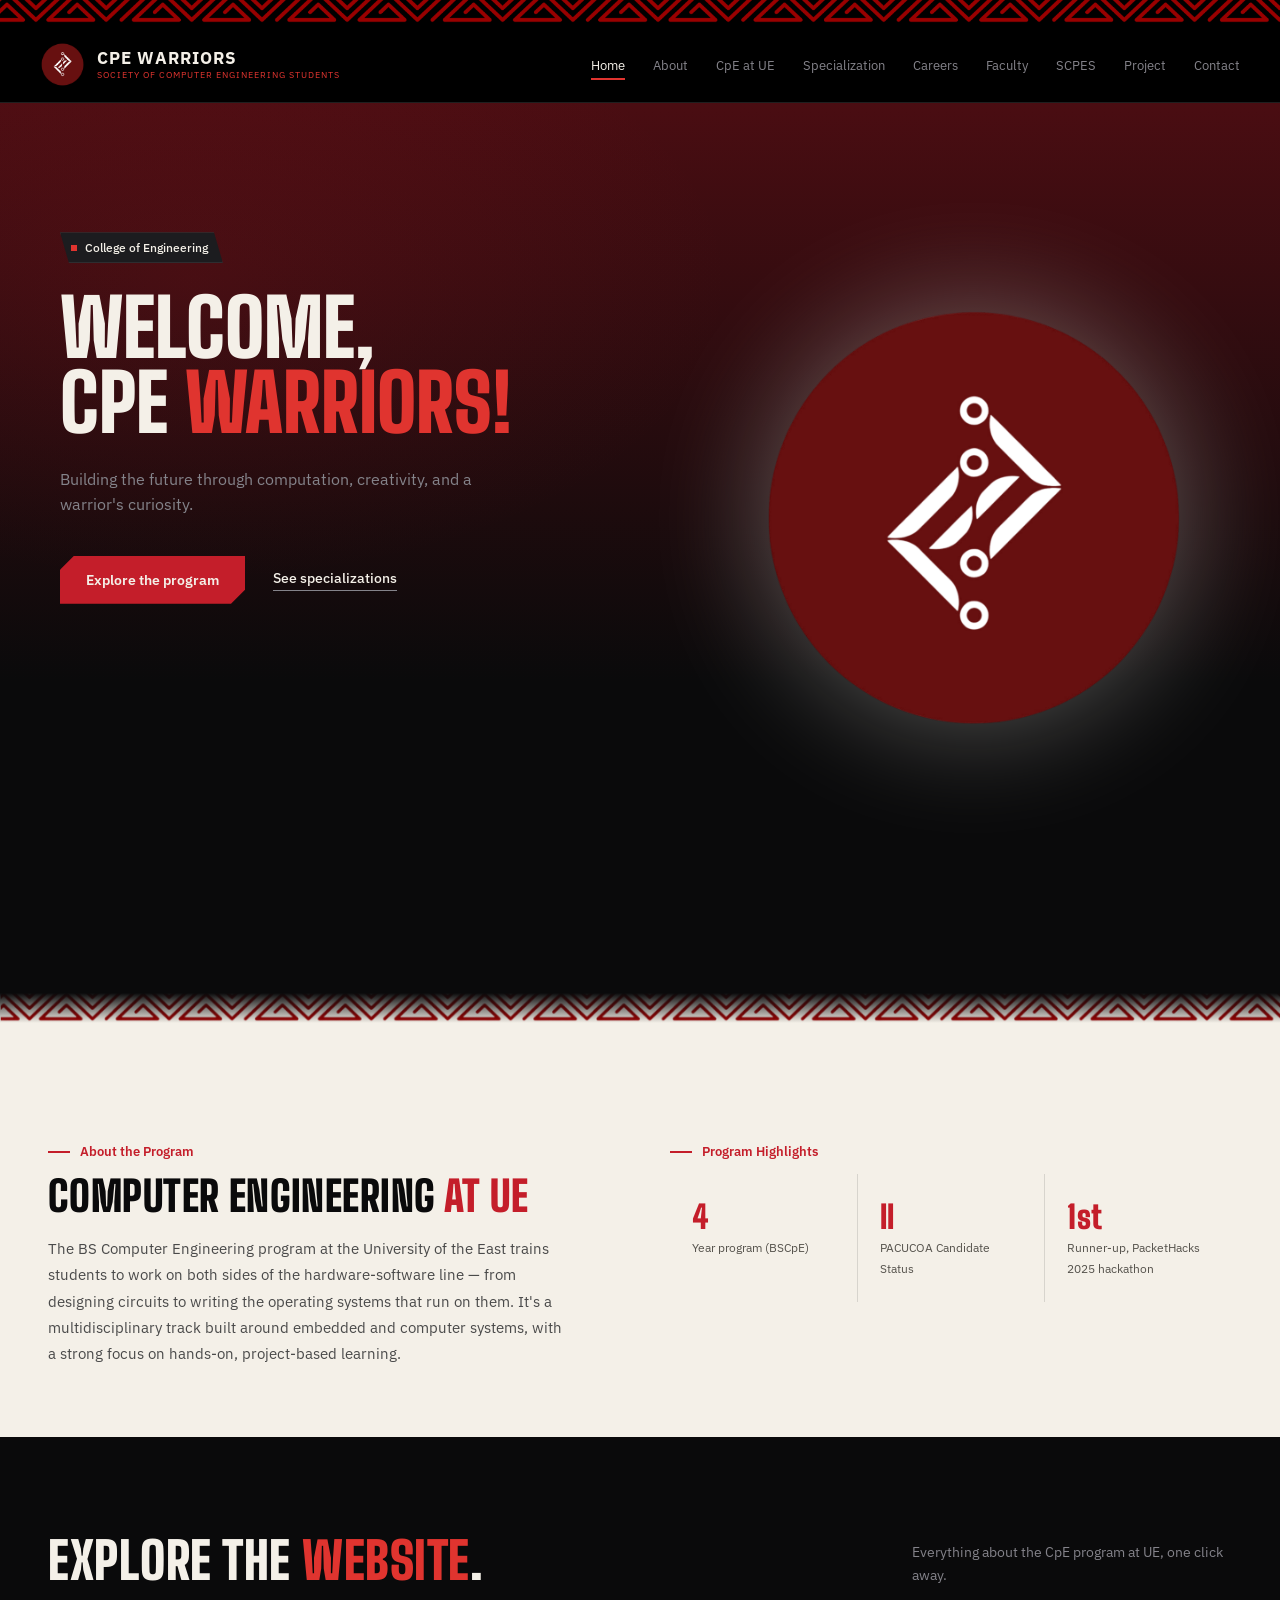
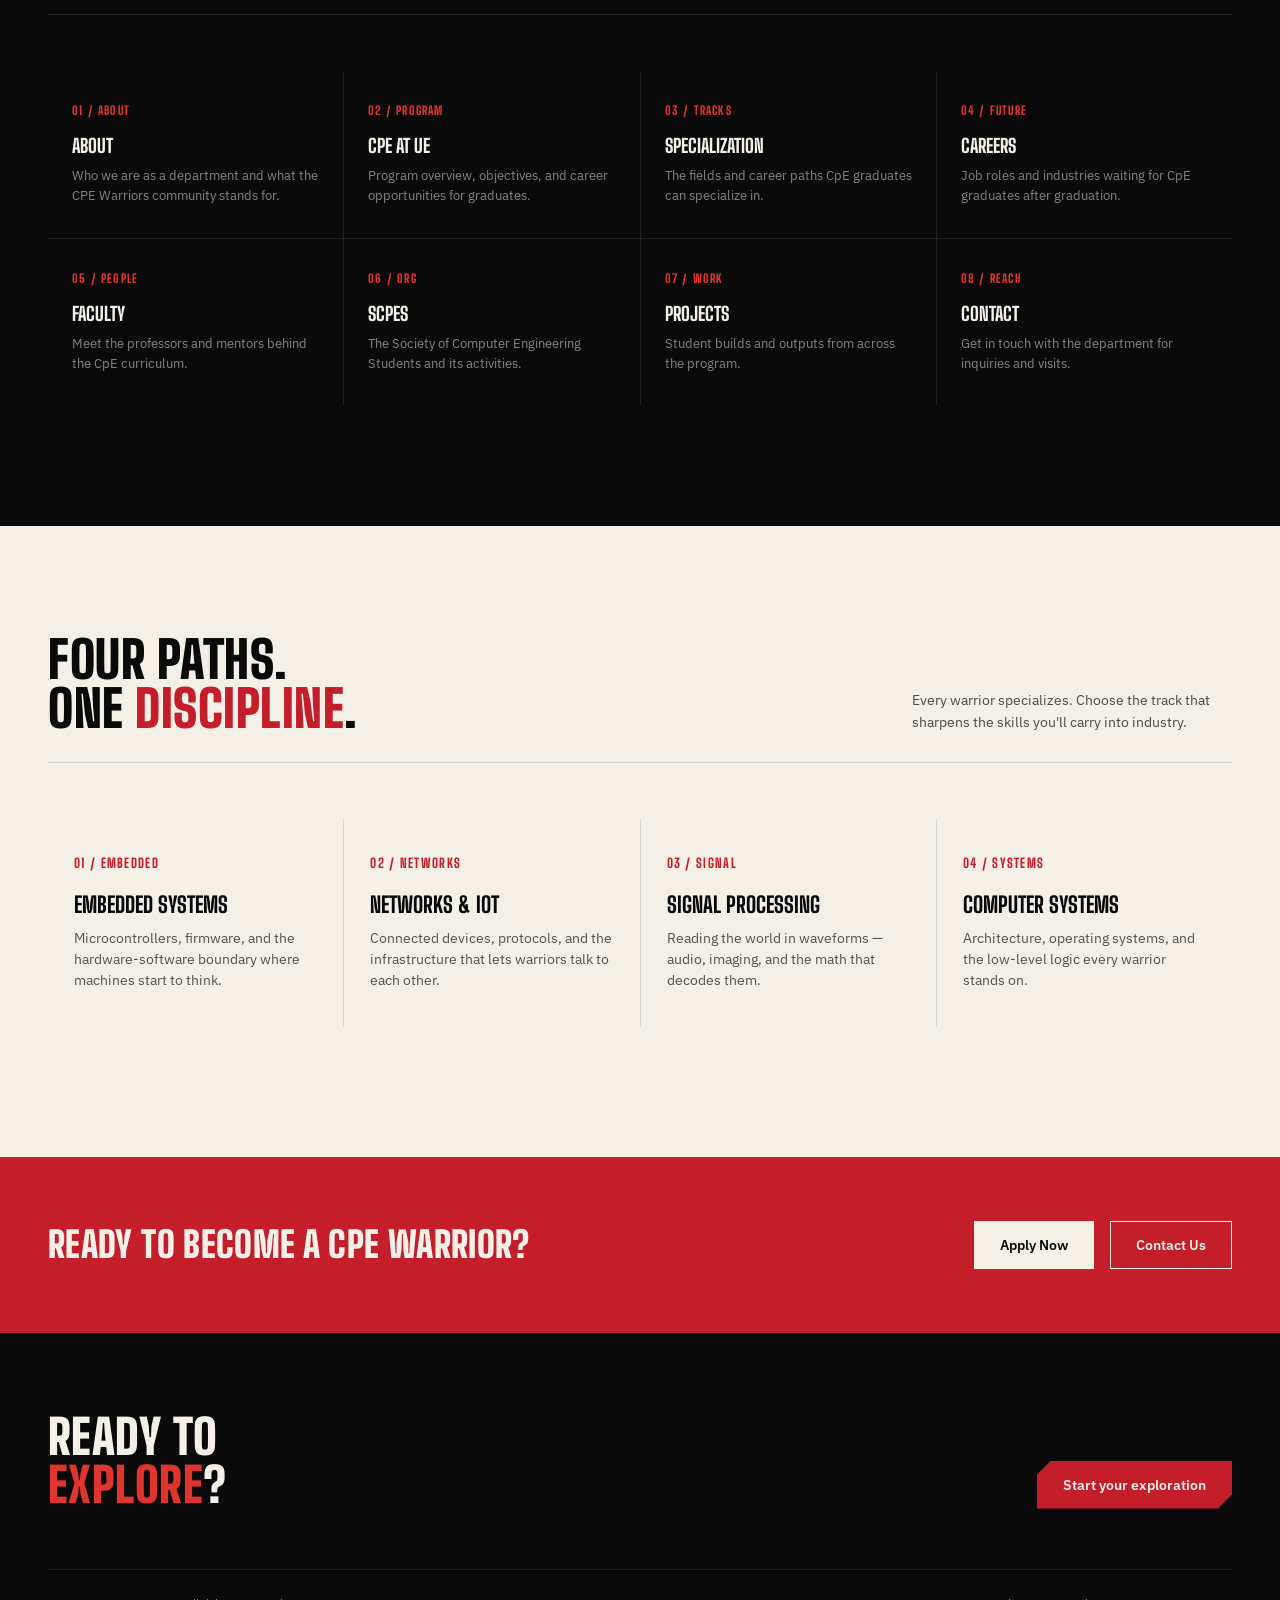
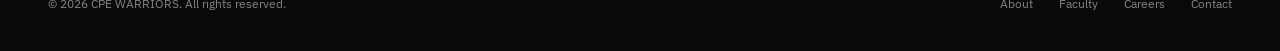
==== index.html @ 0b277682 "done with the home-page" ====
<!DOCTYPE html>
<html lang="en">
<head>
<meta charset="UTF-8">
<meta name="viewport" content="width=device-width, initial-scale=1.0">
<title>CPE Warriors — Society of Computer Engineering Students</title>
<link rel="stylesheet" href="css/style.css">
<link rel="preconnect" href="https://fonts.googleapis.com">
<link href="https://fonts.googleapis.com/css2?family=Big+Shoulders+Display:wght@600;800;900&family=IBM+Plex+Sans:wght@400;500;600&display=swap" rel="stylesheet">
</head>
<body>

<!-- NAVBAR -->
<img src="/assets/navbar/nav-bar_ue.png" alt="" class="zigzag">

<header class="navbar">
  <div class="brand">
    <div class="logo">
      <img src="/assets/logo/scpes_logo.png" alt="">
    </div>
    <div class="brand-text">
      <h1>CPE WARRIORS</h1>
      <p>SOCIETY OF COMPUTER ENGINEERING STUDENTS</p>
    </div>
  </div>
  <nav>
    <ul>
      <li><a href="index.html" class="active">Home</a></li>
      <li><a href="about.html">About</a></li>
      <li><a href="CpeAtUe.html">CpE at UE</a></li>
      <li><a href="specialization.html">Specialization</a></li>
      <li><a href="careers.html">Careers</a></li>
      <li><a href="faculty.html">Faculty</a></li>
      <li><a href="scpes.html">SCPES</a></li>
      <li><a href="projects.html">Project</a></li>
      <li><a href="contact.html">Contact</a></li>
    </ul>
  </nav>
</header>

<!-- HERO-->
<section class="hero">
  <div class="hero-copy">
    <div class="tag-chip"><span class="dot"></span>College of Engineering</div>
    <h1 class="headline">Welcome,<br>CpE <span class="accent">Warriors!</span></h1>
    <p class="hero-sub">Building the future through computation, creativity, and a warrior's curiosity.</p>
    <div class="hero-actions">
      <a href="join.html" class="btn-primary">Explore the program</a>
      <a href="specialization.html" class="btn-secondary">See specializations</a>
    </div>
  </div>
  <div class="hero-emblem">
    <img src="/assets/logo/scpes_logo.png" alt="" class="hero-logo-img">
  </div>
</section>

<div class="tribal-band">
  <img src="/assets/tribal_logo/home_tribal.png" alt="" class="tribal-img">
  <div class="tribal-fade"></div>
</div>

<!-- INTRO + HIGHLIGHTS -->
<section class="intro-section">
  <div class="intro-wrap">
    <div>
      <div class="eyebrow"><span class="line"></span>About the Program</div>
      <h2 class="display">Computer Engineering <span class="accent">at UE</span></h2>
      <p>The BS Computer Engineering program at the University of the East trains students to work on both sides of the hardware-software line — from designing circuits to writing the operating systems that run on them. It's a multidisciplinary track built around embedded and computer systems, with a strong focus on hands-on, project-based learning.</p>
    </div>
    <div>
      <div class="eyebrow"><span class="line"></span>Program Highlights</div>
      <div class="highlight-row">
        <div class="highlight-stat">
          <span class="num display">4</span>
          <span class="label">Year program (BSCpE)</span>
        </div>
        <div class="highlight-stat">
          <span class="num display">II</span>
          <span class="label">PACUCOA Candidate Status</span>
        </div>
        <div class="highlight-stat">
          <span class="num display">1st</span>
          <span class="label">Runner-up, PacketHacks 2025 hackathon</span>
        </div>
      </div>
    </div>
  </div>
</section>

<!-- FEATURED SECTIONS / SITE NAVIGATION -->
<section class="explore-section">
  <div class="section-head">
    <h2 class="display">Explore the <span class="accent">website</span>.</h2>
    <p>Everything about the CpE program at UE, one click away.</p>
  </div>
  <div class="explore-grid">
    <a href="about.html" class="explore-card">
      <span class="num">01 / ABOUT</span>
      <h3>About</h3>
      <p>Who we are as a department and what the CPE Warriors community stands for.</p>
    </a>
    <a href="CpeAtUe.html" class="explore-card">
      <span class="num">02 / PROGRAM</span>
      <h3>CpE at UE</h3>
      <p>Program overview, objectives, and career opportunities for graduates.</p>
    </a>
    <a href="specialization.html" class="explore-card">
      <span class="num">03 / TRACKS</span>
      <h3>Specialization</h3>
      <p>The fields and career paths CpE graduates can specialize in.</p>
    </a>
    <a href="careers.html" class="explore-card">
      <span class="num">04 / FUTURE</span>
      <h3>Careers</h3>
      <p>Job roles and industries waiting for CpE graduates after graduation.</p>
    </a>
    <a href="faculty.html" class="explore-card">
      <span class="num">05 / PEOPLE</span>
      <h3>Faculty</h3>
      <p>Meet the professors and mentors behind the CpE curriculum.</p>
    </a>
    <a href="scpes.html" class="explore-card">
      <span class="num">06 / ORG</span>
      <h3>SCPES</h3>
      <p>The Society of Computer Engineering Students and its activities.</p>
    </a>
    <a href="projects.html" class="explore-card">
      <span class="num">07 / WORK</span>
      <h3>Projects</h3>
      <p>Student builds and outputs from across the program.</p>
    </a>
    <a href="contact.html" class="explore-card">
      <span class="num">08 / REACH</span>
      <h3>Contact</h3>
      <p>Get in touch with the department for inquiries and visits.</p>
    </a>
  </div>
</section>

<!-- SPECIALIZATIONS-->
<section class="pillars">
  <div class="section-head">
    <h2 class="display">Four paths.<br>One <span class="accent">discipline</span>.</h2>
    <p>Every warrior specializes. Choose the track that sharpens the skills you'll carry into industry.</p>
  </div>
  <div class="pillar-grid">
    <div class="pillar-card">
      <span class="pillar-num">01 / EMBEDDED</span>
      <h3>Embedded Systems</h3>
      <p>Microcontrollers, firmware, and the hardware-software boundary where machines start to think.</p>
    </div>
    <div class="pillar-card">
      <span class="pillar-num">02 / NETWORKS</span>
      <h3>Networks &amp; IoT</h3>
      <p>Connected devices, protocols, and the infrastructure that lets warriors talk to each other.</p>
    </div>
    <div class="pillar-card">
      <span class="pillar-num">03 / SIGNAL</span>
      <h3>Signal Processing</h3>
      <p>Reading the world in waveforms — audio, imaging, and the math that decodes them.</p>
    </div>
    <div class="pillar-card">
      <span class="pillar-num">04 / SYSTEMS</span>
      <h3>Computer Systems</h3>
      <p>Architecture, operating systems, and the low-level logic every warrior stands on.</p>
    </div>
  </div>
</section>

<!-- CALL TO ACTION -->
<section class="cta-band">
  <h2 class="display">Ready to become a CpE Warrior?</h2>
  <div class="cta-actions">
    <a href="https://apps.ue.edu.ph/onlineadmission/main.html" class="btn-light">Apply Now</a>
    <a href="contact.html" class="btn-outline">Contact Us</a>
  </div>
</section>

<!-- FOOTER-->
<footer>
  <div class="footer-top">
    <h2 class="display">Ready to<br><span class="accent">explore</span>?</h2>
    <a href="about.html" class="btn-primary">Start your exploration</a>
  </div>
  <div class="footer-bottom">
    <span>&copy; 2026 CPE WARRIORS. All rights reserved.</span>
    <div class="flinks">
      <a href="about.html">About</a>
      <a href="faculty.html">Faculty</a>
      <a href="careers.html">Careers</a>
      <a href="contact.html">Contact</a>
    </div>
  </div>
</footer>

</body>
</html>
---- css/style.css ----
/* === VARIABLES & RESET === */
:root {
  --black: #0a0a0b;
  --panel: #141416;
  --panel-2: #1c1c1f;
  --red: #c41e2a;
  --red-bright: #e0342f;
  --red-deep: #4a0d12;
  --bone: #f4f0e8;
  --steel: #84838a;
  --line: rgba(244,240,232,0.08);

  /* Aliases for legacy component support */
  --white: var(--bone);
  --gray: var(--steel);
}

* {
  margin: 0;
  padding: 0;
  box-sizing: border-box;
}

html {
  scroll-behavior: smooth;
}

body {
  background: var(--black);
  color: var(--bone);
  font-family: 'IBM Plex Sans', sans-serif;
  overflow-x: hidden;
}

/* Base Typography Helpers */
.display {
  font-family: 'Big Shoulders Display', sans-serif;
  font-weight: 900;
  letter-spacing: 0.01em;
}

.eyebrow {
  display: flex;
  align-items: center;
  gap: 10px;
  color: var(--red);
  font-size: 13px;
  font-weight: 600;
  margin-bottom: 14px;
}

.eyebrow .line {
  width: 22px;
  height: 2px;
  background: var(--red);
  display: inline-block;
}

/* Decorative Band */
.zigzag {
  width: 100%;
  height: 25px;
  object-fit: cover;
  display: block;
}


/* === NAVBAR === */
.navbar {
  display: flex;
  align-items: center;
  justify-content: space-between;
  background: #000;
  padding: 14px 40px;
  border-bottom: 1px solid #1f1f1f;
}

.navbar .brand {
  display: flex;
  align-items: center;
  gap: 12px;
}

.navbar .logo img {
  width: 100%;
  height: 45px;
  object-fit: cover;
  position: relative;
  top: 3px;
}

.navbar .brand-text h1 {
  font-size: 17px;
  letter-spacing: 1px;
  color: var(--white);
}

.navbar .brand-text p {
  font-size: 9px;
  letter-spacing: 1px;
  color: var(--red-bright);
}

.navbar nav ul {
  display: flex;
  list-style: none;
  gap: 28px;
}

.navbar nav ul li a {
  color: var(--gray);
  text-decoration: none;
  font-size: 13px;
  padding-bottom: 6px;
  position: relative;
  transition: color 0.2s ease;
}

.navbar nav ul li a:hover,
.navbar nav ul li a.active {
  color: var(--white);
}

.navbar nav ul li a.active::after {
  content: "";
  position: absolute;
  left: 0;
  bottom: 0;
  width: 100%;
  height: 2px;
  background: var(--red-bright);
}


/* === HERO SECTIONS === */
/* Main Home Hero */
.hero {
  position: relative;
  display: grid;
  grid-template-columns: 1.15fr 0.85fr;
  align-items: center;
  min-height: 890px;
  padding: 140px 60px 0 60px;
  overflow: hidden;
  background: linear-gradient(to bottom, var(--red-deep) 0%, var(--black) 65%);
}

.hero::before {
  content: "";
  position: absolute;
  inset: 0;
  background: radial-gradient(ellipse 900px 500px at 15% 20%, rgba(196,30,42,0.12), transparent 60%);
  pointer-events: none;
}

.hero-copy {
  position: relative;
  z-index: 2;
  margin-top: -400px;
}

.tag-chip {
  display: inline-flex;
  align-items: center;
  gap: 8px;
  padding: 7px 14px 7px 10px;
  background: var(--panel-2);
  border: 1px solid var(--line);
  clip-path: polygon(0 0, calc(100% - 9px) 0, 100% 100%, 9px 100%);
  font-size: 12px;
  font-weight: 500;
  color: var(--bone);
  margin-bottom: 28px;
}

.tag-chip .dot {
  width: 6px;
  height: 6px;
  background: var(--red-bright);
}

h1.headline {
  font-family: 'Big Shoulders Display', sans-serif;
  font-weight: 900;
  font-size: clamp(48px, 6.2vw, 84px);
  line-height: 0.94;
  text-transform: uppercase;
  color: var(--bone);
}

h1.headline .accent {
  color: var(--red-bright);
}

.hero-sub {
  max-width: 430px;
  margin-top: 26px;
  color: var(--steel);
  font-size: 15.5px;
  line-height: 1.65;
}

.hero-actions {
  display: flex;
  align-items: center;
  gap: 28px;
  margin-top: 38px;
}

.hero-emblem {
  position: relative;
  z-index: 2;
  display: flex;
  align-items: center;
  justify-content: center;
  margin-top: -200px;
  height: 100%;
}

.hero-logo-img {
  width: min(90%, 500px);
  height: auto;
  object-fit: contain;
  filter: drop-shadow(0 0 60px rgba(244,240,232,0.35));
}

/* Tribal Band */
.tribal-band {
  position: relative;
  width: 100%;
  height: 60px;
  background: var(--bone);
  overflow: hidden;
}

.tribal-img {
  width: 100%;
  height: 100%;
  object-fit: cover;
  display: block;
}

.tribal-fade {
  position: absolute;
  top: 0;
  left: 0;
  right: 0;
  height: 30px;
  background: linear-gradient(to bottom, var(--black), transparent);
  pointer-events: none;
}

/* Interior Page Hero */
.page-hero {
  position: relative;
  padding: 90px 60px 70px;
  background: radial-gradient(circle at 85% 20%, rgba(226,35,58,0.18), transparent 45%), var(--black);
  overflow: hidden;
}

.page-hero-badge {
  display: inline-flex;
  align-items: center;
  gap: 10px;
  background: #161616;
  border: 1px solid #2a2a2a;
  padding: 8px 18px 8px 14px;
  font-size: 13px;
  font-weight: 600;
  color: var(--white);
  clip-path: polygon(0 0, 100% 0, 96% 100%, 0% 100%);
  margin-bottom: 34px;
}

.page-hero-badge .dot {
  width: 8px;
  height: 8px;
  background: var(--red-bright);
}

.page-hero-title {
  font-size: 64px;
  line-height: 1.05;
  color: var(--white);
  margin-bottom: 26px;
  max-width: 900px;
}

.page-hero-title .accent {
  color: var(--red-bright);
}

.page-hero-text {
  max-width: 640px;
  font-size: 16px;
  line-height: 1.6;
  color: var(--gray);
  margin-bottom: 1.25rem;
}


/* === BUTTONS === */
.btn {
  padding: 13px 26px;
  font-size: 14px;
  border-radius: 4px;
  text-decoration: none;
  font-weight: 600;
  transition: transform 0.15s ease, background 0.2s ease;
}

.btn-primary {
  display: inline-flex;
  align-items: center;
  gap: 10px;
  background: var(--red);
  color: var(--bone);
  font-size: 14px;
  font-weight: 600;
  padding: 15px 26px;
  text-decoration: none;
  clip-path: polygon(14px 0, 100% 0, 100% calc(100% - 14px), calc(100% - 14px) 100%, 0 100%, 0 14px);
  transition: transform .18s ease, background .18s ease;
}

.btn-primary:hover {
  background: var(--red-bright);
  transform: translateX(3px);
}

.btn-secondary {
  color: var(--bone);
  text-decoration: none;
  font-size: 13.5px;
  font-weight: 500;
  border-bottom: 1px solid var(--steel);
  padding-bottom: 3px;
  transition: border-color .2s ease, color .2s ease;
}

.btn-secondary:hover {
  border-color: var(--red-bright);
  color: var(--red-bright);
}

.btn-outline {
  border: 1px solid rgba(255,255,255,0.3);
  color: var(--white);
  background: transparent;
}

.btn-outline:hover {
  border-color: var(--red-bright);
  color: var(--red-bright);
}

.btn-outline-text {
  color: var(--white);
  text-decoration: underline;
  font-size: 14px;
  font-weight: 600;
  align-self: center;
}


   /* === CONTENT & PROGRAM SECTIONS === */
.program-section {
  background: #f4f1ea;
  color: #1a1a1a;
  display: grid;
  grid-template-columns: 1.6fr 1fr;
  gap: 80px;
  padding: 80px 60px 100px;
}

.program-col h2,
.career-col h2 {
  font-size: 34px;
  color: #1a1a1a;
  margin-bottom: 22px;
}

.program-col h2 .accent,
.career-col h2 .accent {
  color: var(--red-bright);
}

.program-col p {
  font-size: 15px;
  line-height: 1.75;
  color: #4a4a4a;
  max-width: 620px;
}

.program-col ul li {
  margin-bottom: 1rem;
}

.program-col ul ul {
  margin-left: 1.5rem;
  margin-top: 0.5rem;
}

.program-col ul ul li {
  margin-bottom: 0.5rem;
}

.career-list {
  list-style: none;
}

.career-list li {
  display: flex;
  align-items: center;
  gap: 12px;
  font-size: 15px;
  color: #1a1a1a;
  padding: 14px 0;
  border-bottom: 1px solid #e1dbcb;
}

.career-list li:first-child {
  padding-top: 4px;
}

.career-list .arrow {
  color: var(--red-bright);
  font-weight: 700;
  font-size: 13px;
  transform: rotate(45deg);
  display: inline-block;
}

.section-image {
  display: block;
  max-width: 100%;
  height: auto;
  margin-top: 1.5rem;
  border-radius: 8px;
}


/* === PILLARS & SPECIALIZATION === */
.pillars {
  background: var(--bone);
  color: var(--black);
  padding: 110px 48px 130px 48px;
}

.section-head {
  display: flex;
  justify-content: space-between;
  align-items: flex-end;
  gap: 40px;
  max-width: 1240px;
  margin: 0 auto 56px auto;
  border-bottom: 1px solid rgba(10,10,11,0.12);
  padding-bottom: 28px;
}

.section-head h2 {
  font-family: 'Big Shoulders Display', sans-serif;
  font-weight: 900;
  font-size: clamp(34px, 4vw, 52px);
  text-transform: uppercase;
  line-height: 0.95;
}

.section-head h2 .accent {
  color: var(--red);
}

.section-head p {
  max-width: 320px;
  font-size: 14px;
  color: #4a4a4a;
  line-height: 1.6;
}

.explore-section .section-head {
  border-bottom: 1px solid rgba(244,240,232,0.12);
}

.explore-section .section-head h2 .accent {
  color: var(--red-bright);
}

.explore-section .section-head p {
  color: var(--steel);
}

.pillar-grid {
  max-width: 1240px;
  margin: 0 auto;
  display: grid;
  grid-template-columns: repeat(4, 1fr);
  gap: 1px;
  background: rgba(10,10,11,0.12);
}

.pillar-card {
  background: var(--bone);
  padding: 36px 26px;
  position: relative;
  transition: background .25s ease;
}

.pillar-card:hover {
  background: #eae5da;
}

.pillar-num {
  font-family: 'Big Shoulders Display', sans-serif;
  font-weight: 800;
  font-size: 13px;
  letter-spacing: 0.1em;
  color: var(--red);
  margin-bottom: 22px;
  display: block;
}

.pillar-card h3 {
  font-family: 'Big Shoulders Display', sans-serif;
  font-weight: 800;
  font-size: 22px;
  text-transform: uppercase;
  margin-bottom: 12px;
  line-height: 1.05;
}

.pillar-card p {
  font-size: 13.5px;
  color: #55524c;
  line-height: 1.55;
}


   /* === FOOTER === */
footer {
  background: var(--black);
  padding: 80px 48px 40px 48px;
  position: relative;
  overflow: hidden;
}

.footer-top {
  display: flex;
  justify-content: space-between;
  align-items: flex-end;
  max-width: 1240px;
  margin: 0 auto 60px auto;
  flex-wrap: wrap;
  gap: 30px;
  position: relative;
  z-index: 2;
}

.footer-top h2 {
  font-family: 'Big Shoulders Display', sans-serif;
  font-weight: 900;
  font-size: clamp(30px, 4vw, 48px);
  text-transform: uppercase;
  line-height: 1;
  max-width: 560px;
}

.footer-top h2 .accent {
  color: var(--red-bright);
}

.footer-bottom {
  max-width: 1240px;
  margin: 0 auto;
  display: flex;
  justify-content: space-between;
  align-items: center;
  padding-top: 26px;
  border-top: 1px solid var(--line);
  font-size: 12px;
  color: var(--steel);
  position: relative;
  z-index: 2;
}

.footer-bottom .flinks {
  display: flex;
  gap: 26px;
}

.footer-bottom a {
  color: var(--steel);
  text-decoration: none;
}

.footer-bottom a:hover {
  color: var(--bone);
}



/* === HOME: INTRO + HIGHLIGHTS === */
.intro-section {
  background: var(--bone);
  color: var(--black);
  padding: 90px 48px 70px 48px;
}

.intro-wrap {
  max-width: 1240px;
  margin: 0 auto;
  display: grid;
  grid-template-columns: 1fr 1fr;
  gap: 60px;
  align-items: start;
}

.intro-wrap h2 {
  font-size: clamp(28px, 3.4vw, 42px);
  text-transform: uppercase;
  line-height: 1.05;
  margin-bottom: 18px;
}

.intro-wrap h2 .accent {
  color: var(--red);
}

.intro-wrap p {
  font-size: 15px;
  line-height: 1.75;
  color: #4a4a4a;
  max-width: 520px;
}

.highlight-row {
  display: grid;
  grid-template-columns: repeat(3, 1fr);
  gap: 1px;
  background: rgba(10,10,11,0.12);
  margin-top: 8px;
}

.highlight-stat {
  background: var(--bone);
  padding: 24px 22px;
}

.highlight-stat .num {
  font-family: 'Big Shoulders Display', sans-serif;
  font-weight: 900;
  font-size: 32px;
  color: var(--red);
  display: block;
}

.highlight-stat .label {
  font-size: 12px;
  color: #55524c;
  margin-top: 6px;
  line-height: 1.4;
}

/* === HOME: FEATURED / NAVIGATION SECTIONS === */
.explore-section {
  background: var(--black);
  color: var(--bone);
  padding: 100px 48px 120px 48px;
}

.explore-grid {
  max-width: 1240px;
  margin: 0 auto;
  display: grid;
  grid-template-columns: repeat(4, 1fr);
  gap: 1px;
  background: rgba(244,240,232,0.1);
}

.explore-card {
  background: var(--black);
  padding: 32px 24px;
  text-decoration: none;
  color: var(--bone);
  display: block;
  transition: background .2s ease;
}

.explore-card:hover {
  background: var(--panel);
}

.explore-card .num {
  font-family: 'Big Shoulders Display', sans-serif;
  font-weight: 800;
  font-size: 12px;
  letter-spacing: 0.1em;
  color: var(--red-bright);
  display: block;
  margin-bottom: 18px;
}

.explore-card h3 {
  font-family: 'Big Shoulders Display', sans-serif;
  font-weight: 800;
  font-size: 19px;
  text-transform: uppercase;
  margin-bottom: 10px;
  line-height: 1.05;
}

.explore-card p {
  font-size: 13px;
  color: var(--steel);
  line-height: 1.55;
}

/* === HOME: CTA BAND === */
.cta-band {
  background: var(--red);
  color: var(--bone);
  padding: 64px 48px;
  display: flex;
  align-items: center;
  justify-content: space-between;
  flex-wrap: wrap;
  gap: 24px;
}

.cta-band h2 {
  font-size: clamp(24px, 3vw, 36px);
  text-transform: uppercase;
  line-height: 1.05;
}

.cta-band .cta-actions {
  display: flex;
  gap: 16px;
  flex-wrap: wrap;
}

.cta-band .btn-light {
  background: var(--bone);
  color: var(--black);
  font-size: 14px;
  font-weight: 600;
  padding: 15px 26px;
  text-decoration: none;
  transition: background .18s ease;
}

.cta-band .btn-light:hover {
  background: var(--black);
  color: var(--bone);
}

.cta-band .btn-outline {
  border: 1px solid var(--bone);
  color: var(--bone);
  font-size: 14px;
  font-weight: 600;
  padding: 14px 25px;
  text-decoration: none;
  transition: background .18s ease, color .18s ease;
}

.cta-band .btn-outline:hover {
  background: var(--bone);
  color: var(--red);
}

/* === MEDIA QUERIES === */

@media (max-width: 880px) {
  .navbar {
    flex-direction: column;
    gap: 14px;
  }

  .navbar nav ul {
    flex-wrap: wrap;
    justify-content: center;
    gap: 16px;
  }

  .hero {
    grid-template-columns: 1fr;
    padding: 60px 24px 40px 24px;
    text-align: center;
  }

  .hero-copy {
    margin: 0 auto;
  }

  .hero-actions {
    justify-content: center;
  }

  .hero-emblem {
    margin-top: 50px;
  }

  .tribal-band {
    height: 130px;
  }

  .pillar-grid {
    grid-template-columns: repeat(2, 1fr);
  }

  .pillars {
    padding: 70px 20px 90px 20px;
  }

  footer {
    padding: 60px 20px 30px 20px;
  }

  .intro-section {
    padding: 60px 20px 50px 20px;
  }

  .intro-wrap {
    grid-template-columns: 1fr;
    gap: 34px;
  }

  .highlight-row {
    grid-template-columns: 1fr;
  }

  .explore-section {
    padding: 60px 20px 80px 20px;
  }

  .explore-grid {
    grid-template-columns: repeat(2, 1fr);
  }

  .cta-band {
    flex-direction: column;
    text-align: center;
    padding: 48px 20px;
  }

  .cta-band .cta-actions {
    justify-content: center;
  }
}
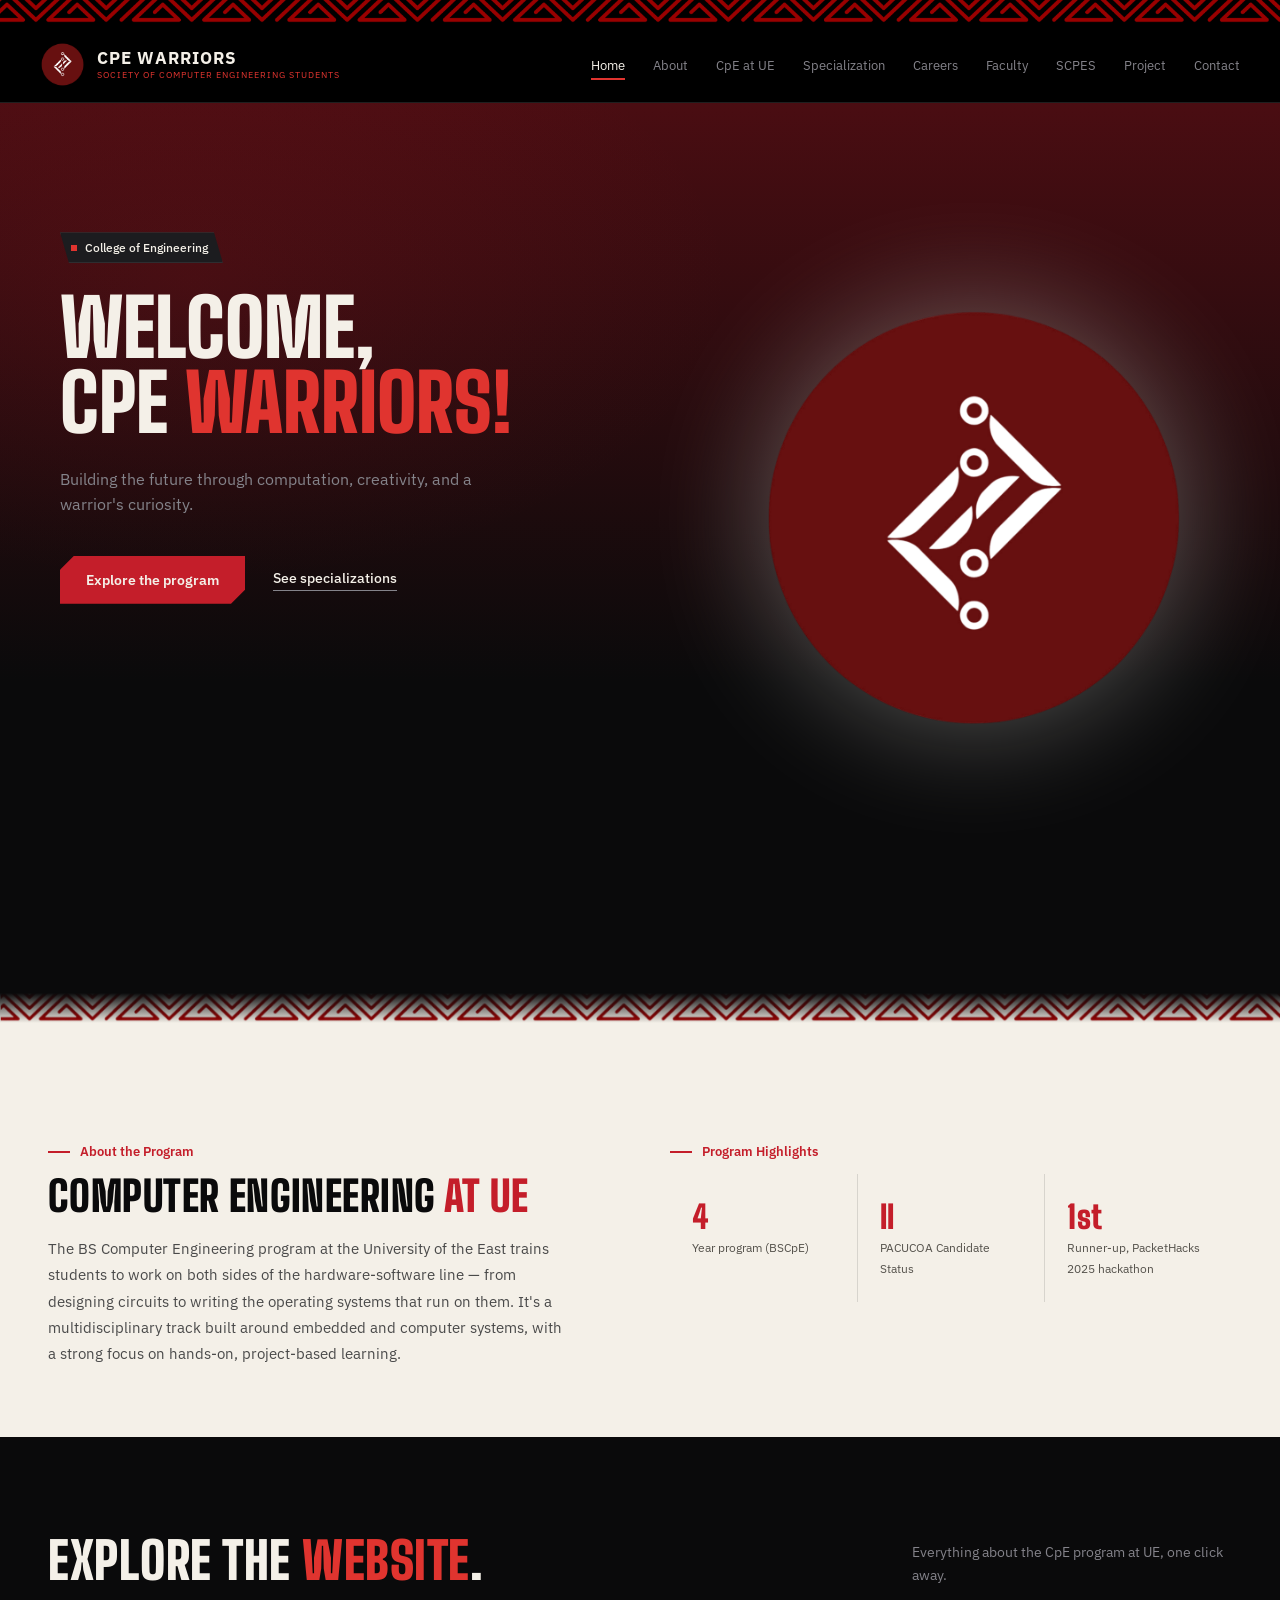
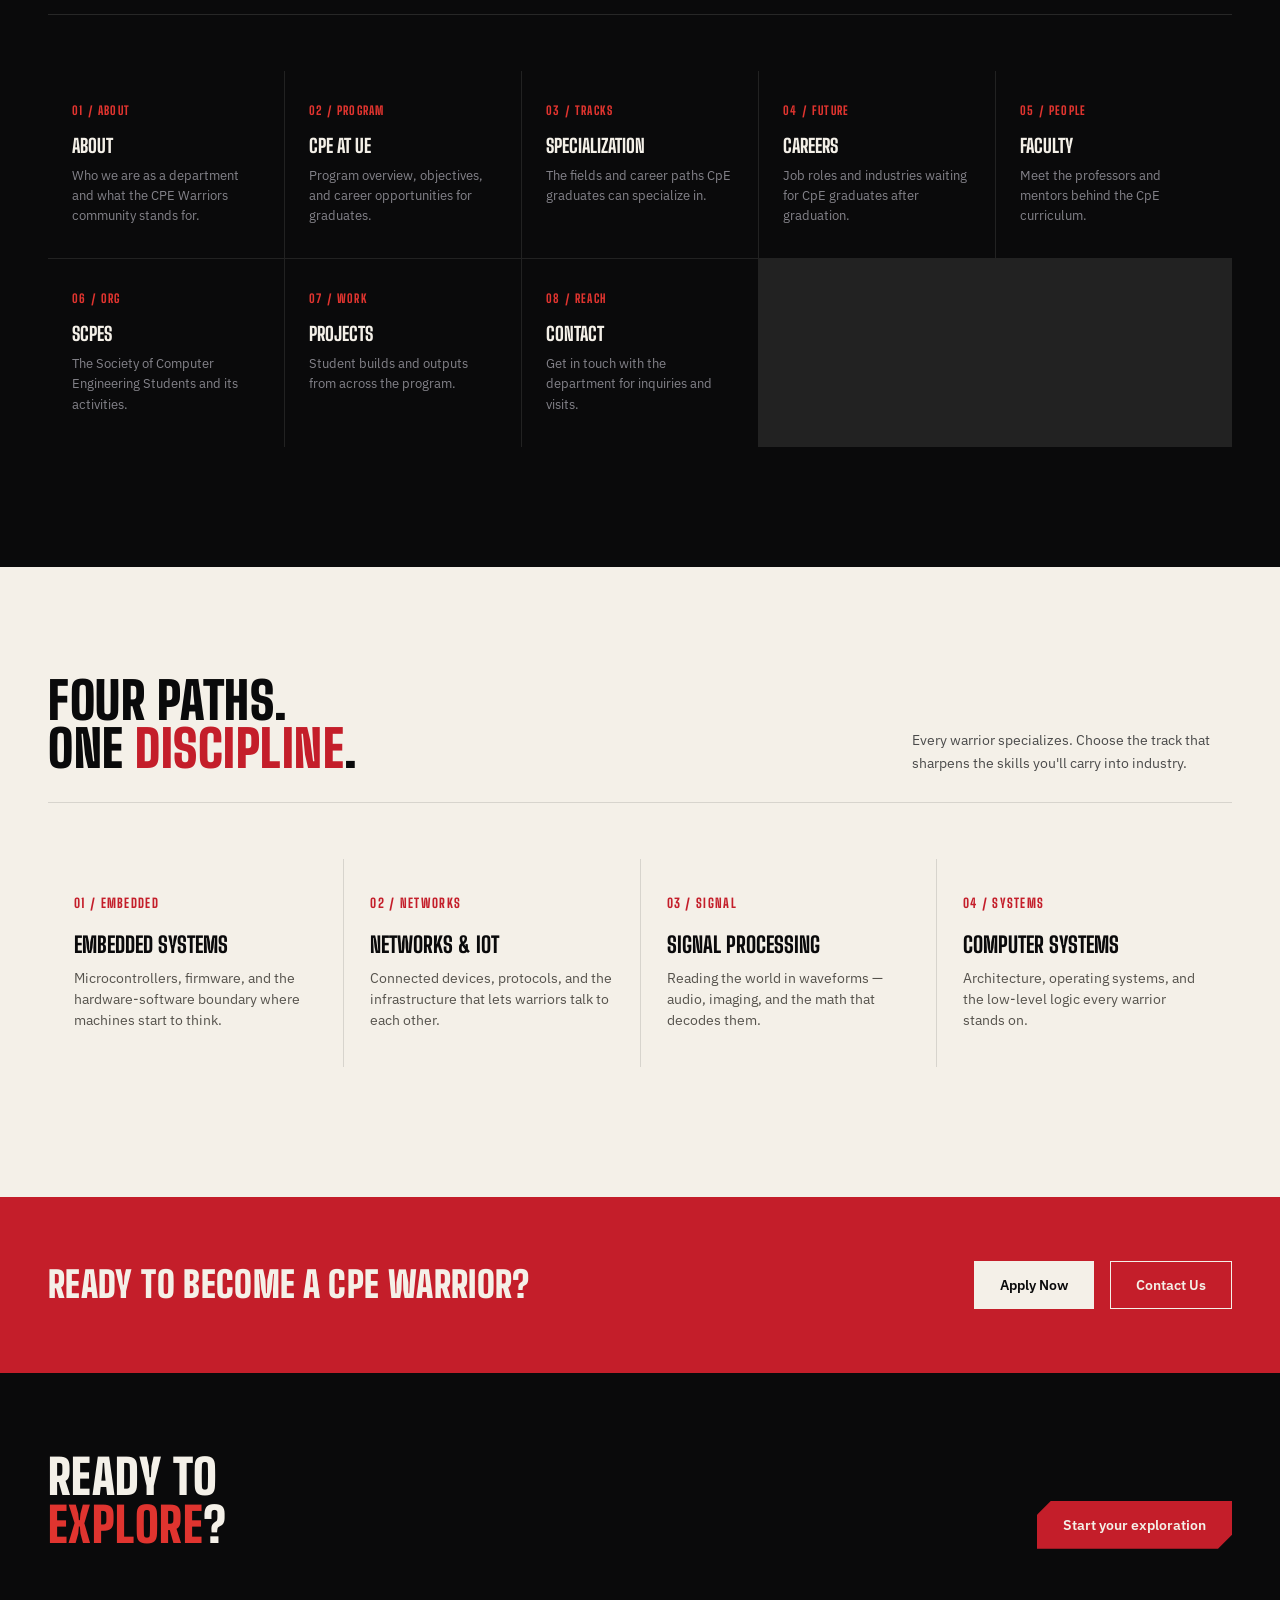
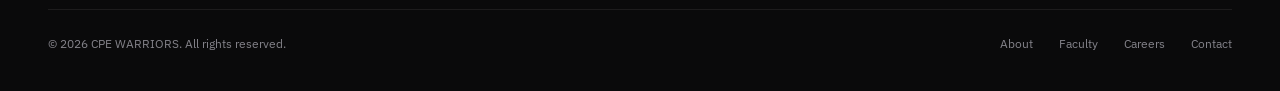
==== commit 958ea0d9: "Added link (explore program)" ====
--- a/index.html
+++ b/index.html
@@ -45,7 +45,7 @@
     <h1 class="headline">Welcome,<br>CpE <span class="accent">Warriors!</span></h1>
     <p class="hero-sub">Building the future through computation, creativity, and a warrior's curiosity.</p>
     <div class="hero-actions">
-      <a href="join.html" class="btn-primary">Explore the program</a>
+      <a href="about.html" class="btn-primary">Explore the program</a>
       <a href="specialization.html" class="btn-secondary">See specializations</a>
     </div>
   </div>
--- a/css/style.css
+++ b/css/style.css
@@ -409,6 +409,16 @@
   list-style: none;
 }
 
+.career-list li a {
+  color: inherit;
+  text-decoration: none;
+  transition: color .15s ease;
+}
+.career-list li a:hover {
+  color: var(--red-bright);
+  text-decoration: underline;
+}
+
 .career-list li {
   display: flex;
   align-items: center;
@@ -503,10 +513,16 @@
   padding: 36px 26px;
   position: relative;
   transition: background .25s ease;
+  cursor: pointer;
 }
 
 .pillar-card:hover {
   background: #eae5da;
+}
+
+.pillar-card:focus-visible {
+  outline: 2px solid var(--red);
+  outline-offset: -2px;
 }
 
 .pillar-num {
@@ -671,7 +687,7 @@
   max-width: 1240px;
   margin: 0 auto;
   display: grid;
-  grid-template-columns: repeat(4, 1fr);
+  grid-template-columns: repeat(auto-fit, minmax(220px, 1fr));
   gap: 1px;
   background: rgba(244,240,232,0.1);
 }
@@ -683,10 +699,16 @@
   color: var(--bone);
   display: block;
   transition: background .2s ease;
+  cursor: pointer;
 }
 
 .explore-card:hover {
   background: var(--panel);
+}
+
+.explore-card:focus-visible {
+  outline: 2px solid var(--red-bright);
+  outline-offset: -2px;
 }
 
 .explore-card .num {
@@ -768,6 +790,94 @@
   color: var(--red);
 }
 
+/* === ABOUT PAGE ADDITIONS === */
+.prose-block p {
+  margin-bottom: 1rem;
+  font-size: 15px;
+  line-height: 1.75;
+  color: #4a4a4a;
+  max-width: 720px;
+}
+
+.program-section.single-col {
+  grid-template-columns: 1fr;
+}
+
+.program-col.wide {
+  max-width: 900px;
+}
+
+.career-col h2 {
+  margin-bottom: 22px;
+}
+
+.career-list li strong {
+  color: #1a1a1a;
+}
+
+@media (max-width: 880px) {
+  .program-section {
+    grid-template-columns: 1fr;
+    gap: 40px;
+  }
+
+  .pillar-grid {
+    grid-template-columns: 1fr;
+  }
+}
+
+/* === SCPES === */
+
+.page-hero-image {
+  position: absolute;
+  bottom: 0;
+  right: 40px;
+  width: 800px;
+  height: auto;
+  border-radius: 8px 8px 0 0;
+  z-index: 1;
+}
+
+.exec-image {
+  width: 110px;
+  height: 110px;
+  object-fit: cover;
+  border-radius: 50%;
+  margin: 0 auto 16px;
+  display: block;
+}
+
+/* === FACULTY === */
+.adviser-block {
+  max-width: 900px;
+  margin: 0 auto;
+  text-align: center;
+}
+
+.adviser-block .eyebrow {
+  justify-content: center;
+}
+
+.adviser-block .faculty-image {
+  display: block;
+  margin: 0 auto 20px;
+}
+
+.adviser-block .career-list li {
+  justify-content: center;
+  flex-wrap: wrap;
+  border-bottom: none;
+}
+
+.faculty-image {
+  width: 300px;
+  height: 300px;
+  object-fit: cover;
+  border-radius: 50%;
+  margin-right: 12px;
+  display:block; margin: 0 auto 12px;
+}
+
 /* === MEDIA QUERIES === */
 
 @media (max-width: 880px) {
@@ -846,4 +956,241 @@
   .cta-band .cta-actions {
     justify-content: center;
   }
-}+}
+
+/* === EVENT / PROJECT MODAL (scrollable list) === */
+.event-modal-overlay {
+  display: none;
+  position: fixed;
+  inset: 0;
+  background: rgba(10,10,11,0.65);
+  backdrop-filter: blur(10px);
+  -webkit-backdrop-filter: blur(10px);
+  z-index: 999;
+  align-items: center;
+  justify-content: center;
+  padding: 24px;
+}
+.event-modal-overlay.active { display: flex; }
+
+.event-modal {
+  background: var(--panel);
+  border: 1px solid var(--line);
+  border-radius: 12px;
+  max-width: 680px;
+  width: 100%;
+  max-height: 86vh;
+  position: relative;
+  display: flex;
+  flex-direction: column;
+}
+
+.event-modal-close {
+  position: absolute;
+  top: 14px;
+  right: 14px;
+  width: 36px;
+  height: 36px;
+  border: none;
+  border-radius: 50%;
+  background: rgba(244,240,232,0.1);
+  color: var(--bone);
+  font-size: 22px;
+  line-height: 1;
+  cursor: pointer;
+  z-index: 2;
+}
+.event-modal-close:hover { background: var(--red-bright); }
+
+.event-modal-header {
+  padding: 26px 56px 20px 30px;
+  border-bottom: 1px solid var(--line);
+  flex-shrink: 0;
+}
+
+.event-modal-header h2 {
+  font-family: 'Big Shoulders Display', sans-serif;
+  font-weight: 900;
+  font-size: 24px;
+  text-transform: uppercase;
+  color: var(--bone);
+}
+
+.event-modal-scroll {
+  overflow-y: auto;
+  padding: 24px 30px 30px 30px;
+  display: flex;
+  flex-direction: column;
+  gap: 30px;
+}
+
+.event-entry:not(:first-child) {
+  padding-top: 26px;
+  border-top: 1px solid var(--line);
+}
+
+.event-entry-title-img {
+  width: 100%;
+  height: 200px;
+  object-fit: cover;
+  display: block;
+  border-radius: 10px;
+  background: var(--panel-2);
+  margin-bottom: 16px;
+}
+
+.event-entry h3 {
+  font-family: 'Big Shoulders Display', sans-serif;
+  font-weight: 800;
+  font-size: 21px;
+  text-transform: uppercase;
+  color: var(--bone);
+  margin-bottom: 4px;
+}
+
+.event-entry-date {
+  color: var(--red-bright);
+  font-size: 12px;
+  letter-spacing: 0.05em;
+  text-transform: uppercase;
+  margin-bottom: 12px;
+}
+
+.event-entry-caption {
+  color: var(--steel);
+  font-size: 14px;
+  line-height: 1.6;
+  margin-bottom: 16px;
+  white-space: pre-line;
+}
+
+.event-entry-gallery {
+  display: grid;
+  grid-template-columns: repeat(3, 1fr);
+  gap: 8px;
+}
+
+.event-entry-gallery img {
+  width: 100%;
+  height: 90px;
+  object-fit: cover;
+  border-radius: 6px;
+  cursor: pointer;
+  transition: opacity .15s ease;
+}
+
+.event-entry-gallery img:hover {
+  opacity: 0.85;
+}
+
+/* === IMAGE LIGHTBOX === */
+.image-lightbox-overlay {
+  display: none;
+  position: fixed;
+  inset: 0;
+  background: rgba(0,0,0,0.85);
+  backdrop-filter: blur(6px);
+  -webkit-backdrop-filter: blur(6px);
+  z-index: 1100;
+  align-items: center;
+  justify-content: center;
+  padding: 40px;
+}
+.image-lightbox-overlay.active { display: flex; }
+
+.image-lightbox-img {
+  max-width: 100%;
+  max-height: 100%;
+  object-fit: contain;
+  border-radius: 8px;
+}
+
+.image-lightbox-close {
+  position: absolute;
+  top: 20px;
+  right: 24px;
+  width: 42px;
+  height: 42px;
+  border: none;
+  border-radius: 50%;
+  background: rgba(244,240,232,0.15);
+  color: var(--bone);
+  font-size: 26px;
+  line-height: 1;
+  cursor: pointer;
+  z-index: 1101;
+}
+.image-lightbox-close:hover { background: var(--red-bright); }
+
+/* === CAREERS / SPECIALIZATION ACCORDION === */
+.career-accordion {
+  max-width: 860px;
+  margin-top: 30px;
+}
+
+.career-accordion .accordion-item {
+  background: var(--bone);
+  border: none;
+  border-bottom: 1px solid rgba(10,10,11,0.12);
+  border-radius: 0 !important;
+}
+
+.career-accordion .accordion-item:last-child {
+  border-bottom: none;
+}
+
+.career-accordion .accordion-button {
+  background: transparent;
+  color: var(--black);
+  font-family: 'Big Shoulders Display', sans-serif;
+  font-weight: 800;
+  font-size: 17px;
+  text-transform: uppercase;
+  letter-spacing: 0.01em;
+  padding: 22px 4px;
+  box-shadow: none !important;
+}
+
+.career-accordion .accordion-button:not(.collapsed) {
+  background: transparent;
+  color: var(--red);
+}
+
+.career-accordion .accordion-button:focus {
+  box-shadow: none;
+  border-color: transparent;
+}
+
+.career-accordion .accordion-button::after {
+  filter: invert(21%) sepia(90%) saturate(2500%) hue-rotate(345deg) brightness(0.9);
+}
+
+.career-num {
+  color: var(--red);
+  font-size: 13px;
+  letter-spacing: 0.1em;
+  margin-right: 12px;
+}
+
+.career-accordion .accordion-button:not(.collapsed) .career-num {
+  color: var(--red-bright);
+}
+
+.career-accordion .accordion-body {
+  padding: 0 4px 26px 4px;
+  color: #4a4a4a;
+  font-size: 14.5px;
+  line-height: 1.75;
+}
+
+.career-accordion .accordion-body p {
+  margin-bottom: 10px;
+}
+
+.career-accordion .accordion-body p:last-child {
+  margin-bottom: 0;
+}
+
+.career-accordion .accordion-body strong {
+  color: #1a1a1a;
+}
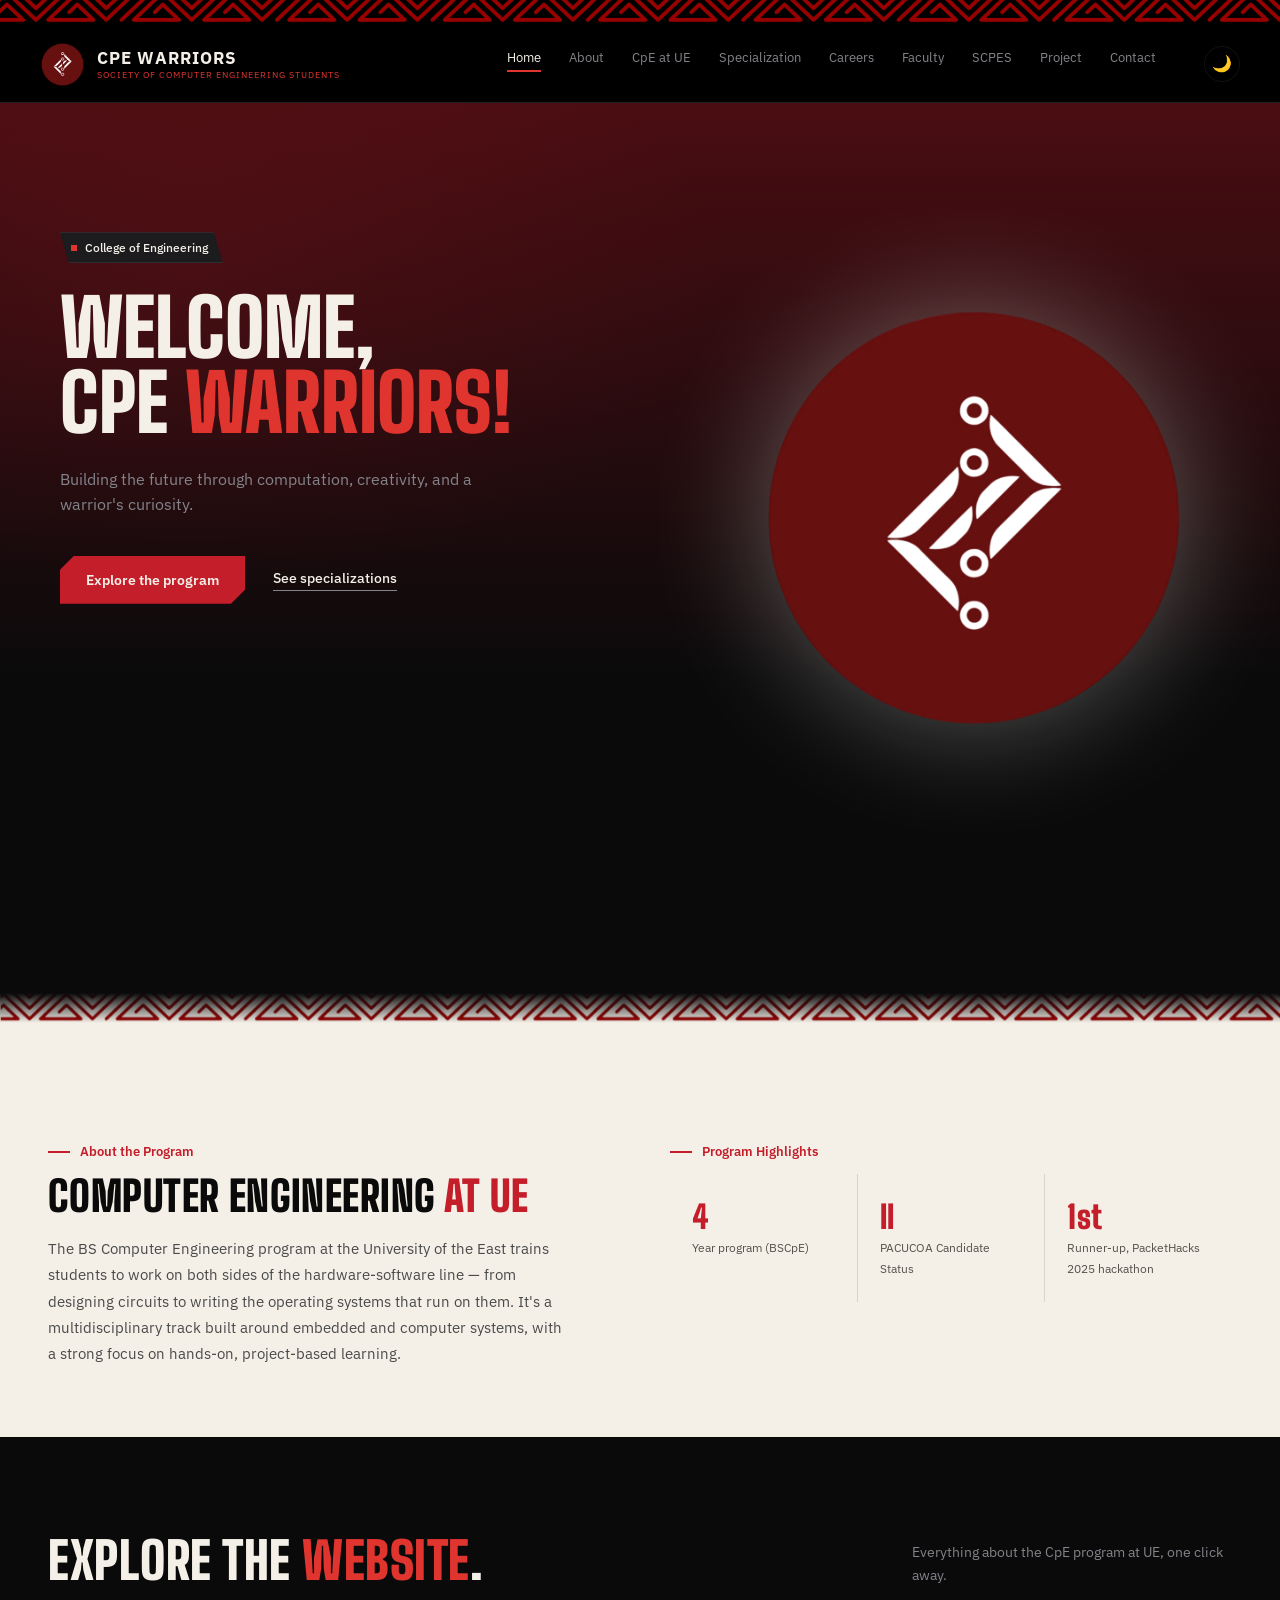
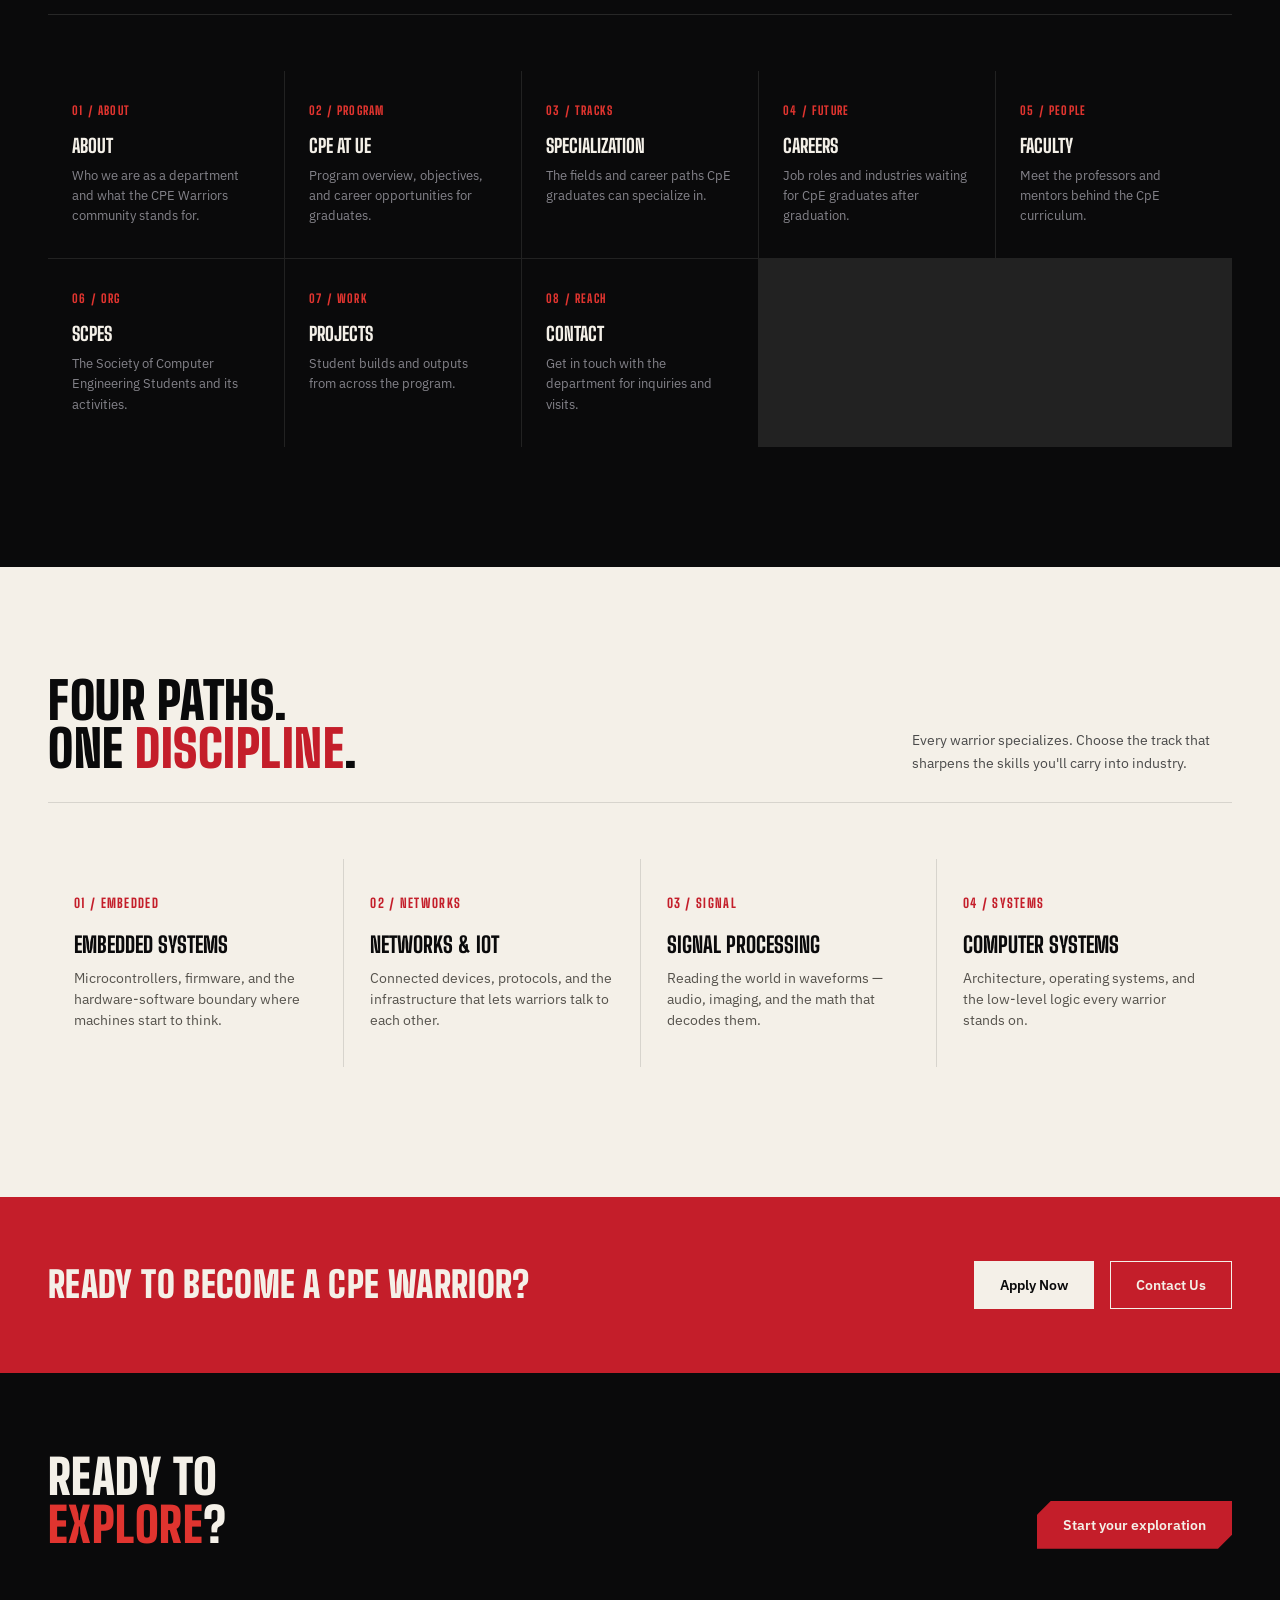
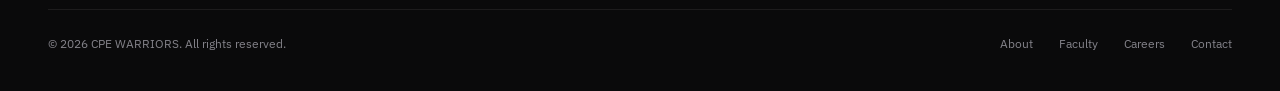
==== commit c7808c4f: "Added (light mode)" ====
--- a/index.html
+++ b/index.html
@@ -34,6 +34,7 @@
       <li><a href="scpes.html">SCPES</a></li>
       <li><a href="projects.html">Project</a></li>
       <li><a href="contact.html">Contact</a></li>
+      <button id="theme-toggle" aria-label="Toggle theme">Light mode</button>
     </ul>
   </nav>
 </header>
@@ -193,5 +194,6 @@
   </div>
 </footer>
 
+<script src="js/script.js"></script>
 </body>
 </html>
--- a/css/style.css
+++ b/css/style.css
@@ -1194,3 +1194,106 @@
 .career-accordion .accordion-body strong {
   color: #1a1a1a;
 }
+
+/* === LIGHT THEME === */
+[data-theme="light"] {
+  --black: #f4f0e8;      
+  --bone: #14141a;      
+  --panel: #ffffff;
+  --panel-2: #ebe6db;
+  --steel: #5f5e66;      
+  --red-deep: #f0d5d3;   
+  --line: rgba(10,10,11,0.12);
+}
+
+/* Navbar */
+[data-theme="light"] .navbar {
+  background: #fff;
+  border-bottom: 1px solid rgba(10,10,11,0.1);
+}
+
+/* Hero */
+[data-theme="light"] .hero-logo-img {
+  filter: drop-shadow(0 0 60px rgba(10,10,11,0.2));
+}
+[data-theme="light"] .page-hero-badge {
+  background: #fff;
+  border-color: rgba(10,10,11,0.15);
+}
+[data-theme="light"] .btn-outline {
+  border-color: rgba(10,10,11,0.3);
+}
+
+
+[data-theme="light"] .pillars,
+[data-theme="light"] .intro-section {
+  background: #fff;
+  color: #0a0a0b;
+}
+[data-theme="light"] .pillar-card,
+[data-theme="light"] .highlight-stat,
+[data-theme="light"] .career-accordion .accordion-item {
+  background: #fff;
+}
+[data-theme="light"] .pillar-card:hover {
+  background: #f4f0e8;
+}
+[data-theme="light"] .program-section {
+  background: #fff;
+}
+[data-theme="light"] .tribal-band {
+  background: #fff;
+}
+[data-theme="light"] .career-accordion .accordion-button {
+  color: #0a0a0b;
+}
+[data-theme="light"] .career-accordion .accordion-button:not(.collapsed) {
+  color: var(--red);
+}
+
+
+[data-theme="light"] .btn-primary,
+[data-theme="light"] .cta-band {
+  color: #fff;
+}
+[data-theme="light"] .cta-band .btn-light {
+  background: #fff;
+  color: #0a0a0b;
+}
+[data-theme="light"] .cta-band .btn-outline {
+  border-color: #fff;
+  color: #fff;
+}
+[data-theme="light"] .cta-band .btn-outline:hover {
+  background: #fff;
+  color: var(--red);
+}
+
+/* Smooth switching */
+body, .navbar, .hero, .explore-card, footer {
+  transition: background-color .3s ease, color .3s ease;
+}
+
+/* Toggle button */
+#theme-toggle {
+  background: transparent;
+  border: 1px solid var(--line);
+  color: var(--bone);
+  width: 36px;
+  height: 36px;
+  border-radius: 50%;
+  cursor: pointer;
+  font-size: 16px;
+  margin-left: 20px;
+}
+#theme-toggle:hover {
+  border-color: var(--red-bright);
+}
+
+[data-theme="light"] .image-lightbox-close {
+  background: rgba(255,255,255,0.2);
+  color: #fff;
+}
+[data-theme="light"] .event-modal-close {
+  background: rgba(10,10,11,0.08);
+}
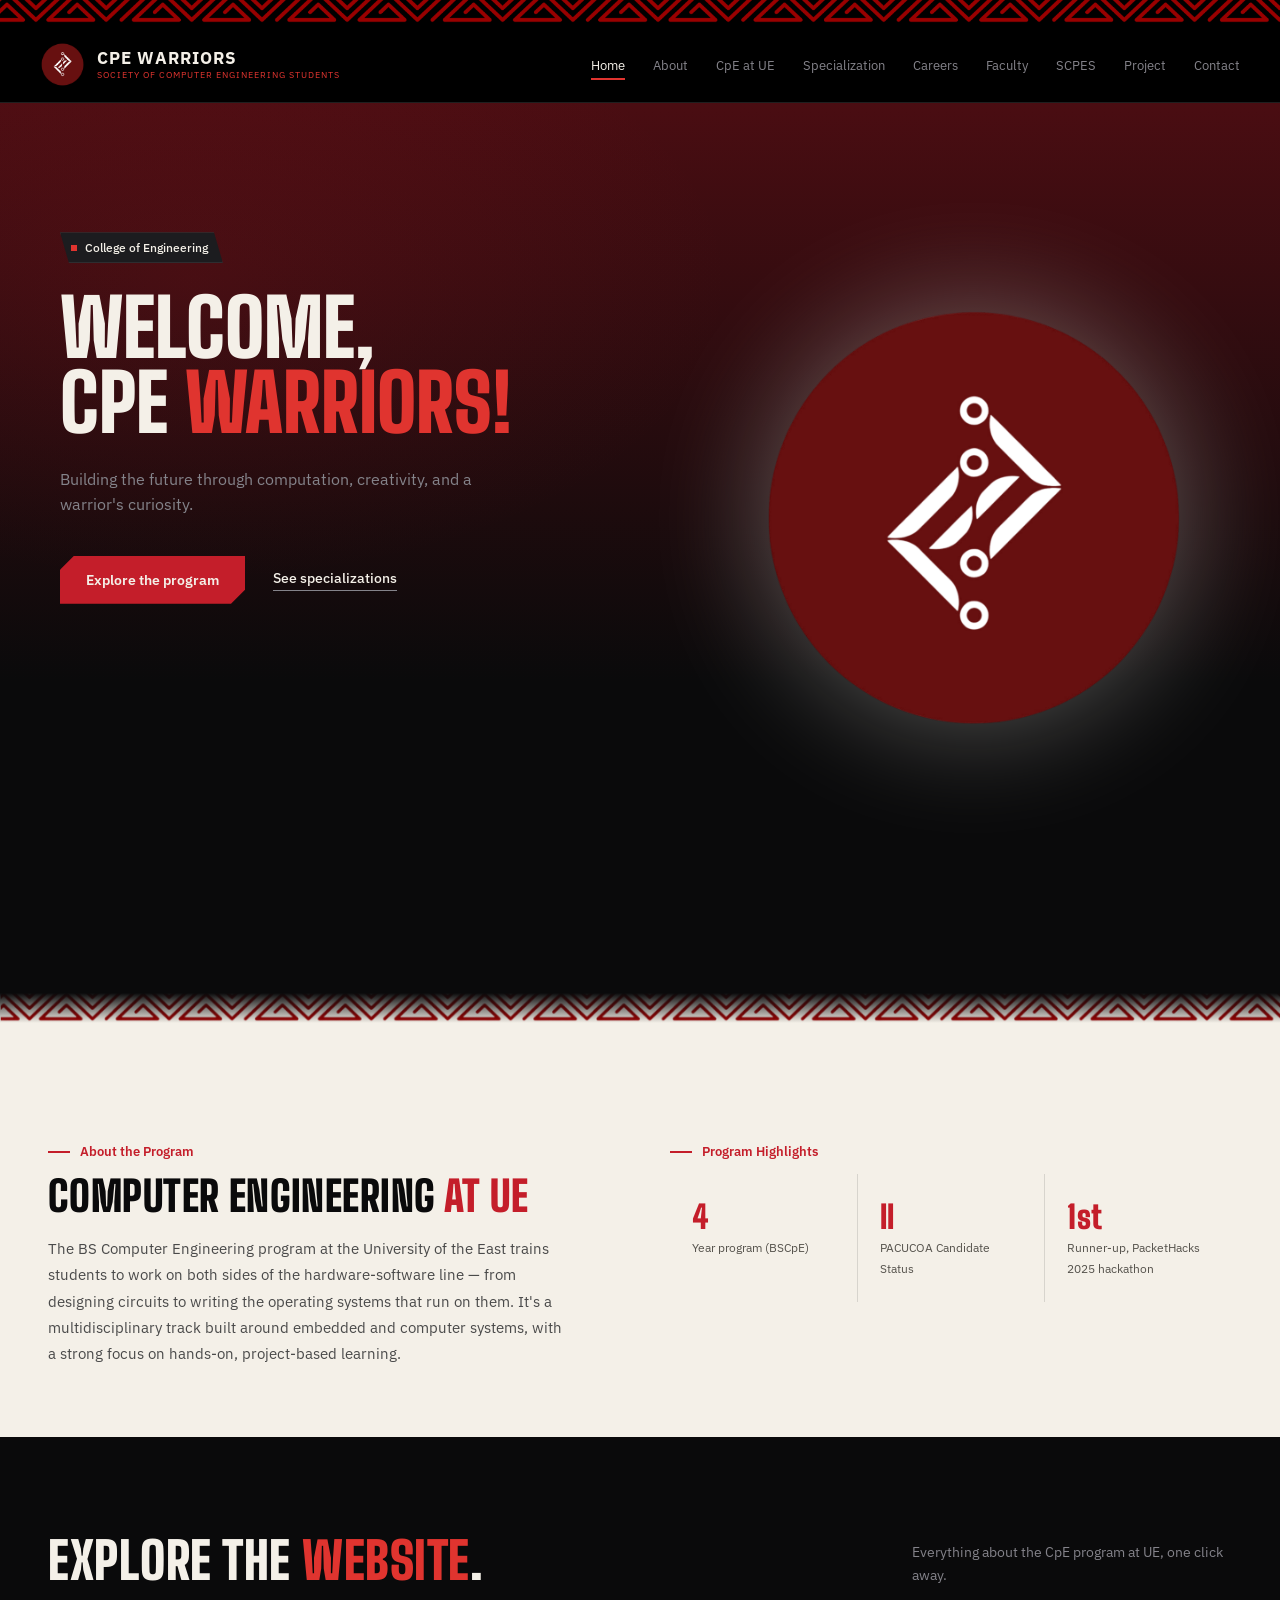
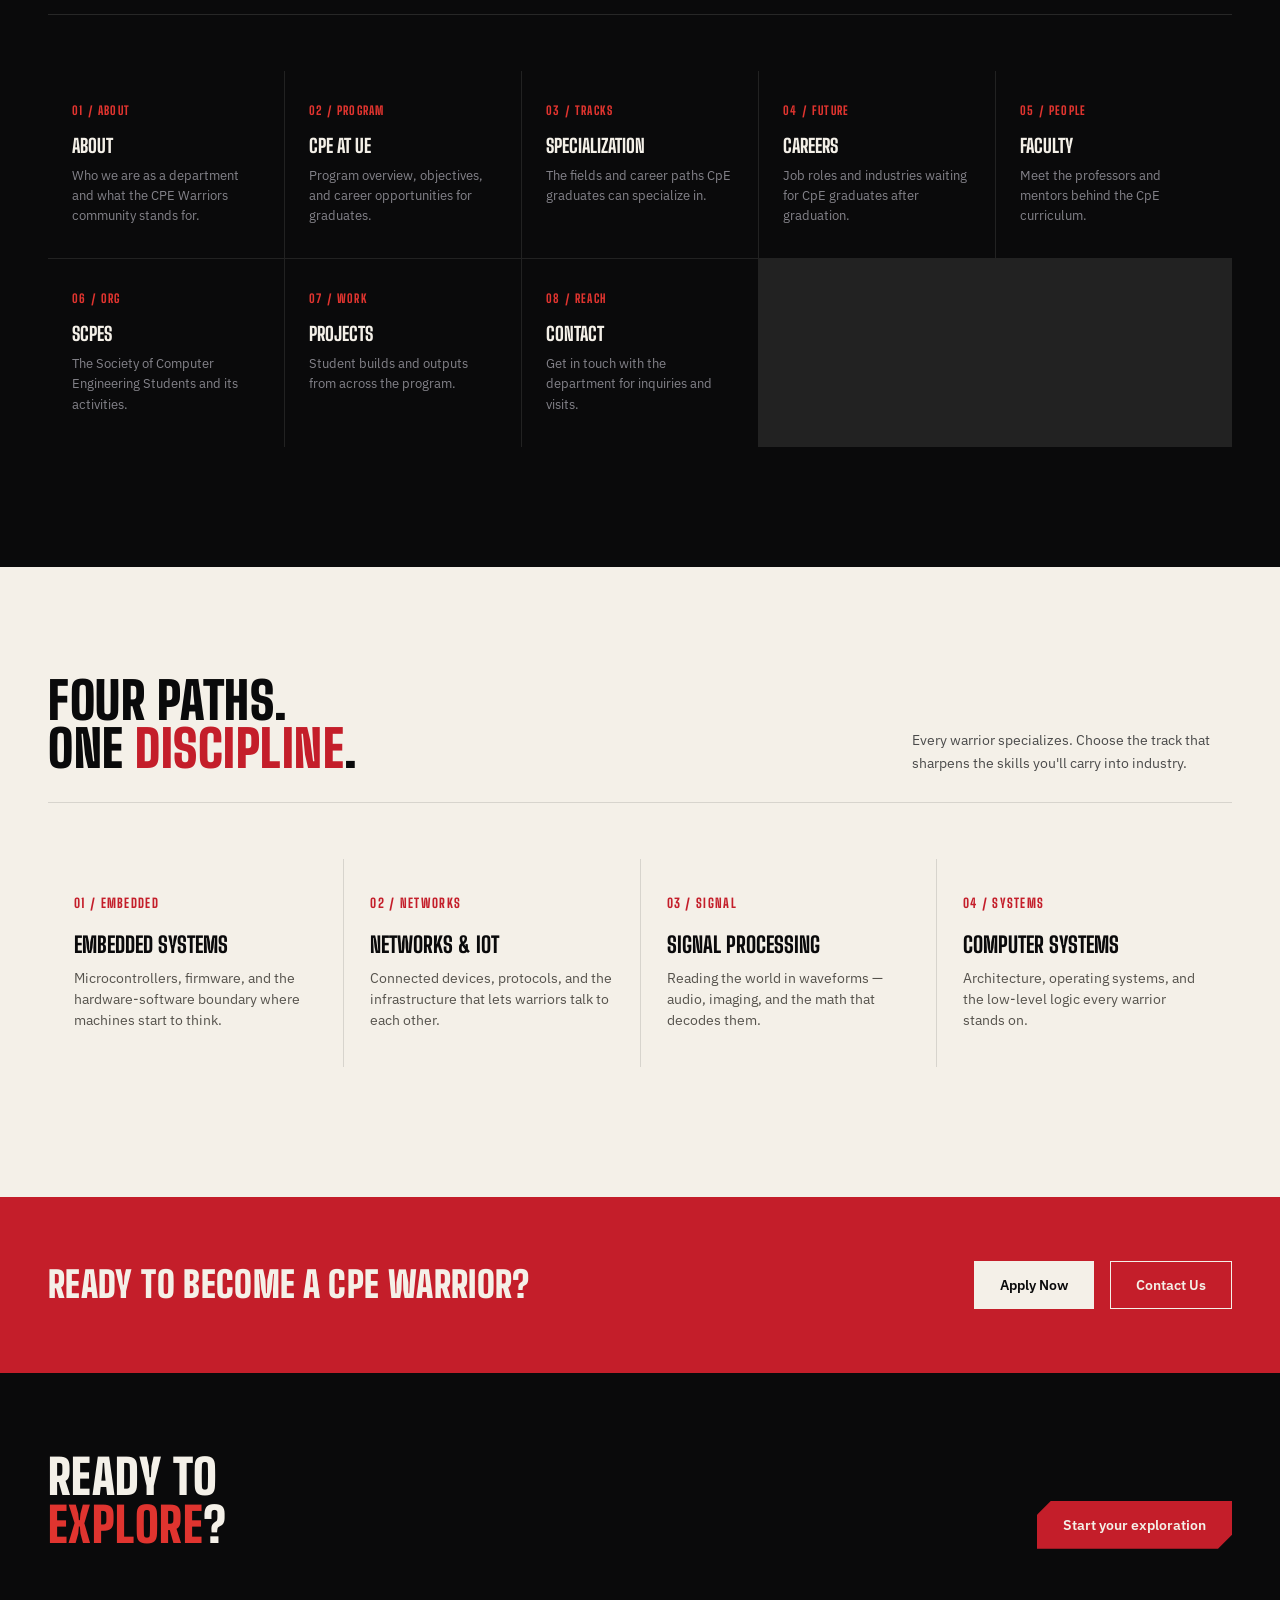
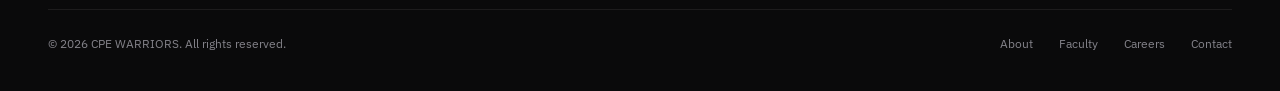
==== commit 8f0624c4: "addition of FH.1.jpg to assets/scpes/GA_S and minor changes to index.html, about.html, and scpes.htm" ====
--- a/index.html
+++ b/index.html
@@ -34,7 +34,6 @@
       <li><a href="scpes.html">SCPES</a></li>
       <li><a href="projects.html">Project</a></li>
       <li><a href="contact.html">Contact</a></li>
-      <button id="theme-toggle" aria-label="Toggle theme">Light mode</button>
     </ul>
   </nav>
 </header>
@@ -46,7 +45,7 @@
     <h1 class="headline">Welcome,<br>CpE <span class="accent">Warriors!</span></h1>
     <p class="hero-sub">Building the future through computation, creativity, and a warrior's curiosity.</p>
     <div class="hero-actions">
-      <a href="about.html" class="btn-primary">Explore the program</a>
+      <a href="CpeAtUe.html" class="btn-primary">Explore the program</a>
       <a href="specialization.html" class="btn-secondary">See specializations</a>
     </div>
   </div>
@@ -194,6 +193,5 @@
   </div>
 </footer>
 
-<script src="js/script.js"></script>
 </body>
 </html>
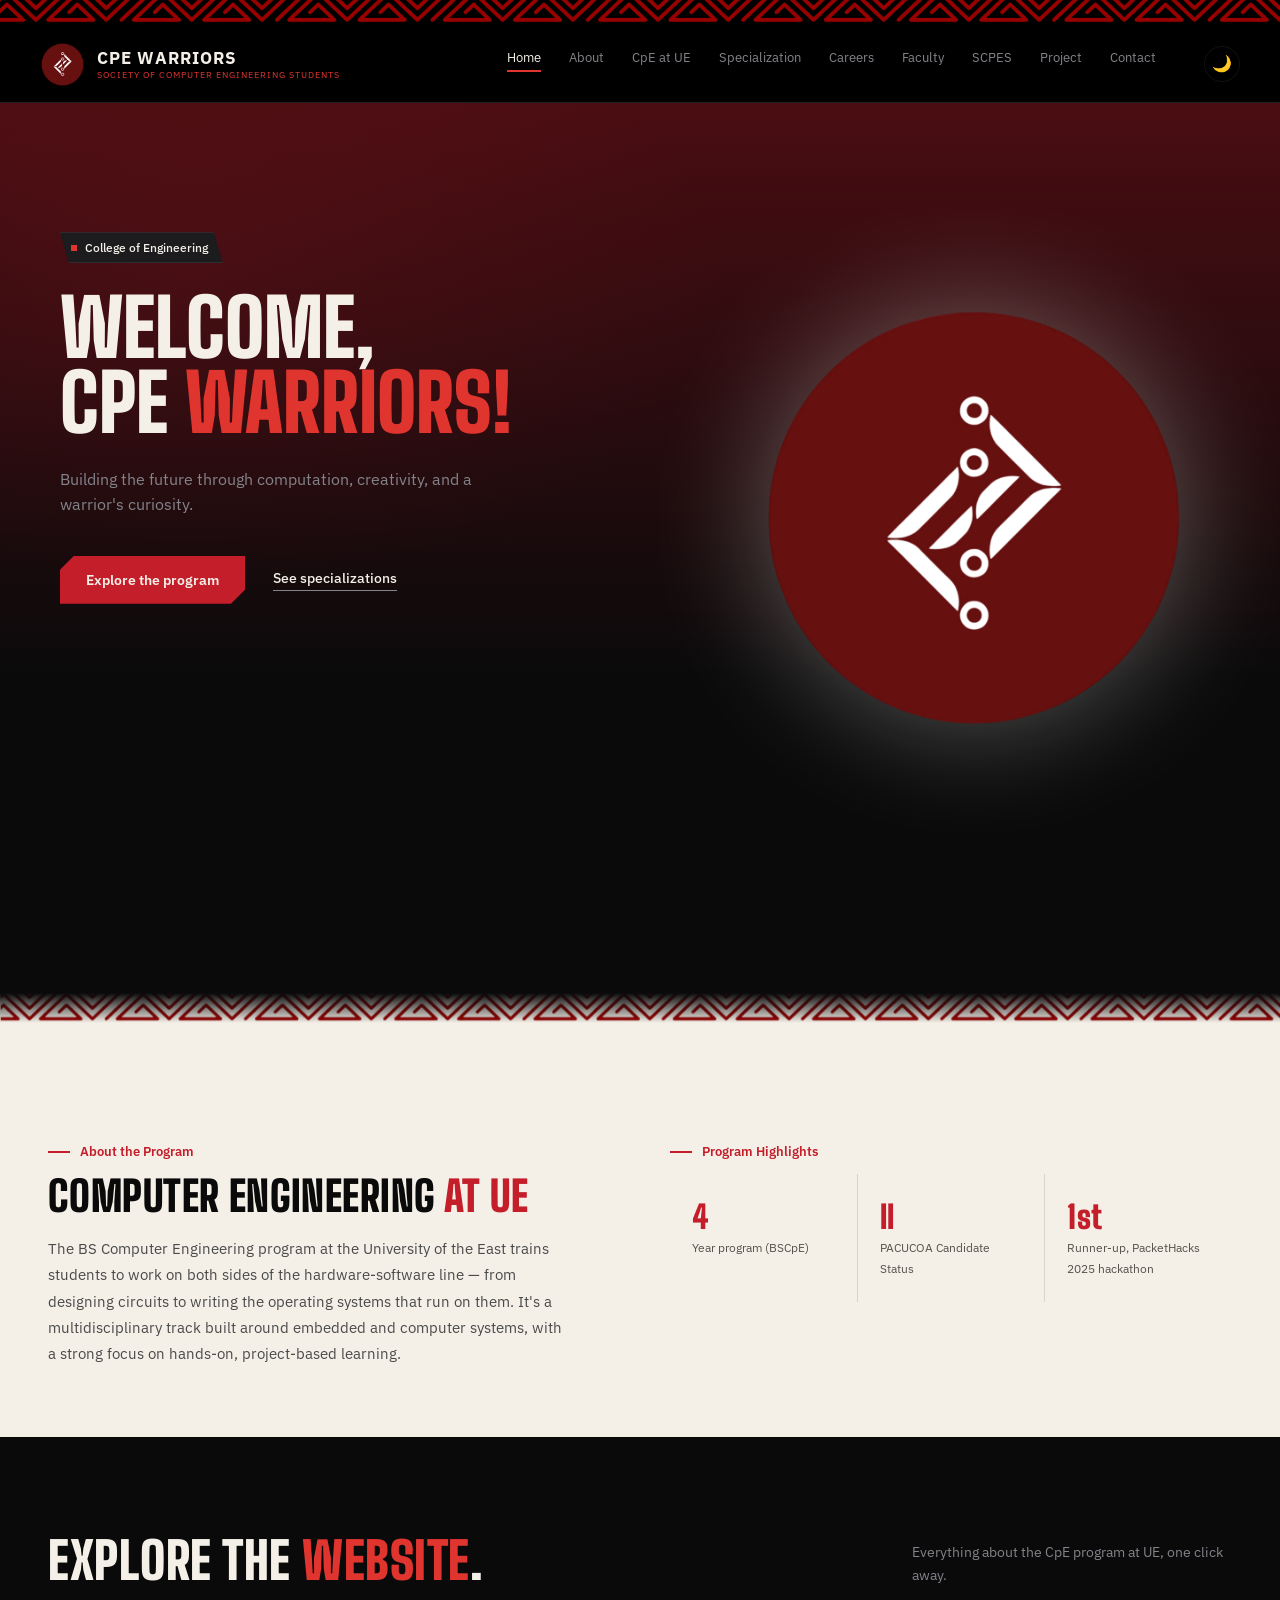
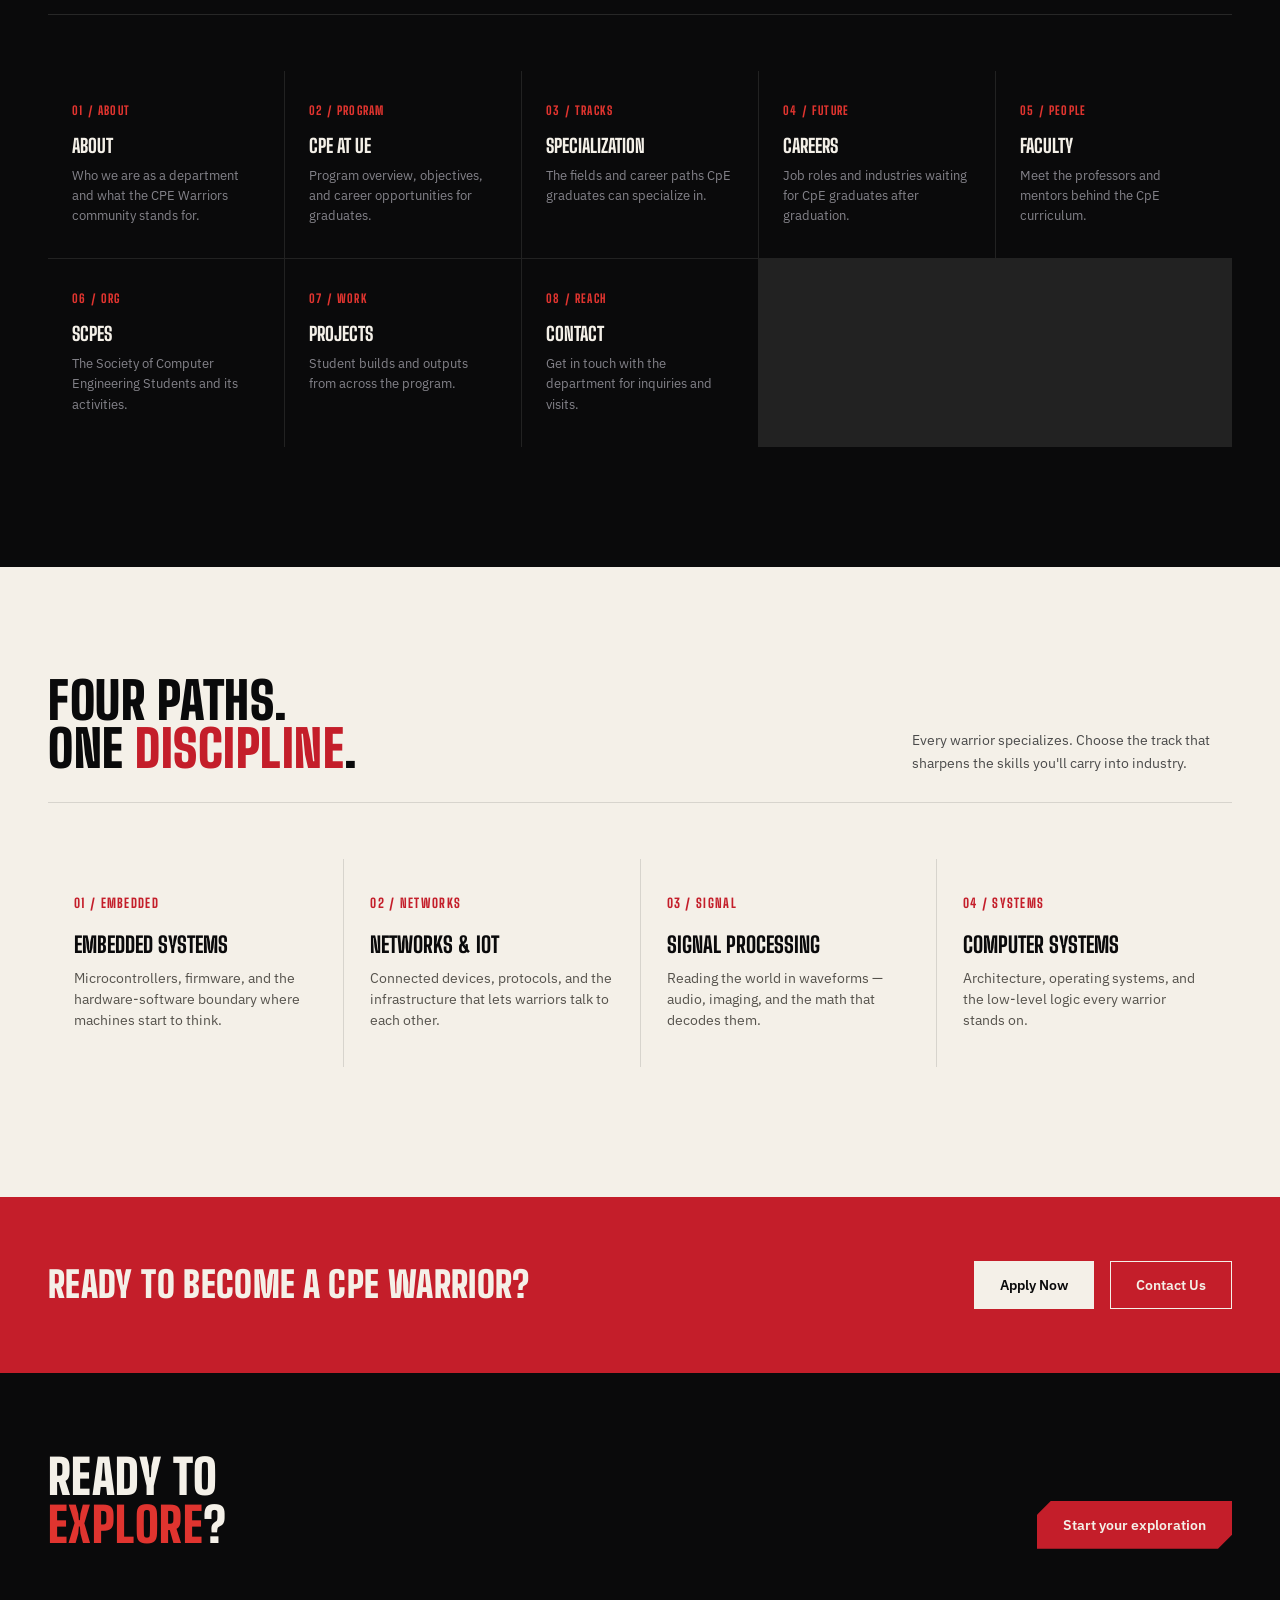
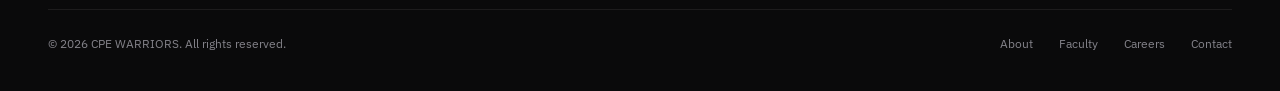
==== commit cf2ec4f8: "Merge branch 'CPEWebsite' of https://github.com/berdondaniela21/ncp3106_2026_ddberdon into CPEWebsit" ====
--- a/index.html
+++ b/index.html
@@ -34,6 +34,7 @@
       <li><a href="scpes.html">SCPES</a></li>
       <li><a href="projects.html">Project</a></li>
       <li><a href="contact.html">Contact</a></li>
+      <button id="theme-toggle" aria-label="Toggle theme">Light mode</button>
     </ul>
   </nav>
 </header>
@@ -193,5 +194,6 @@
   </div>
 </footer>
 
+<script src="js/script.js"></script>
 </body>
 </html>
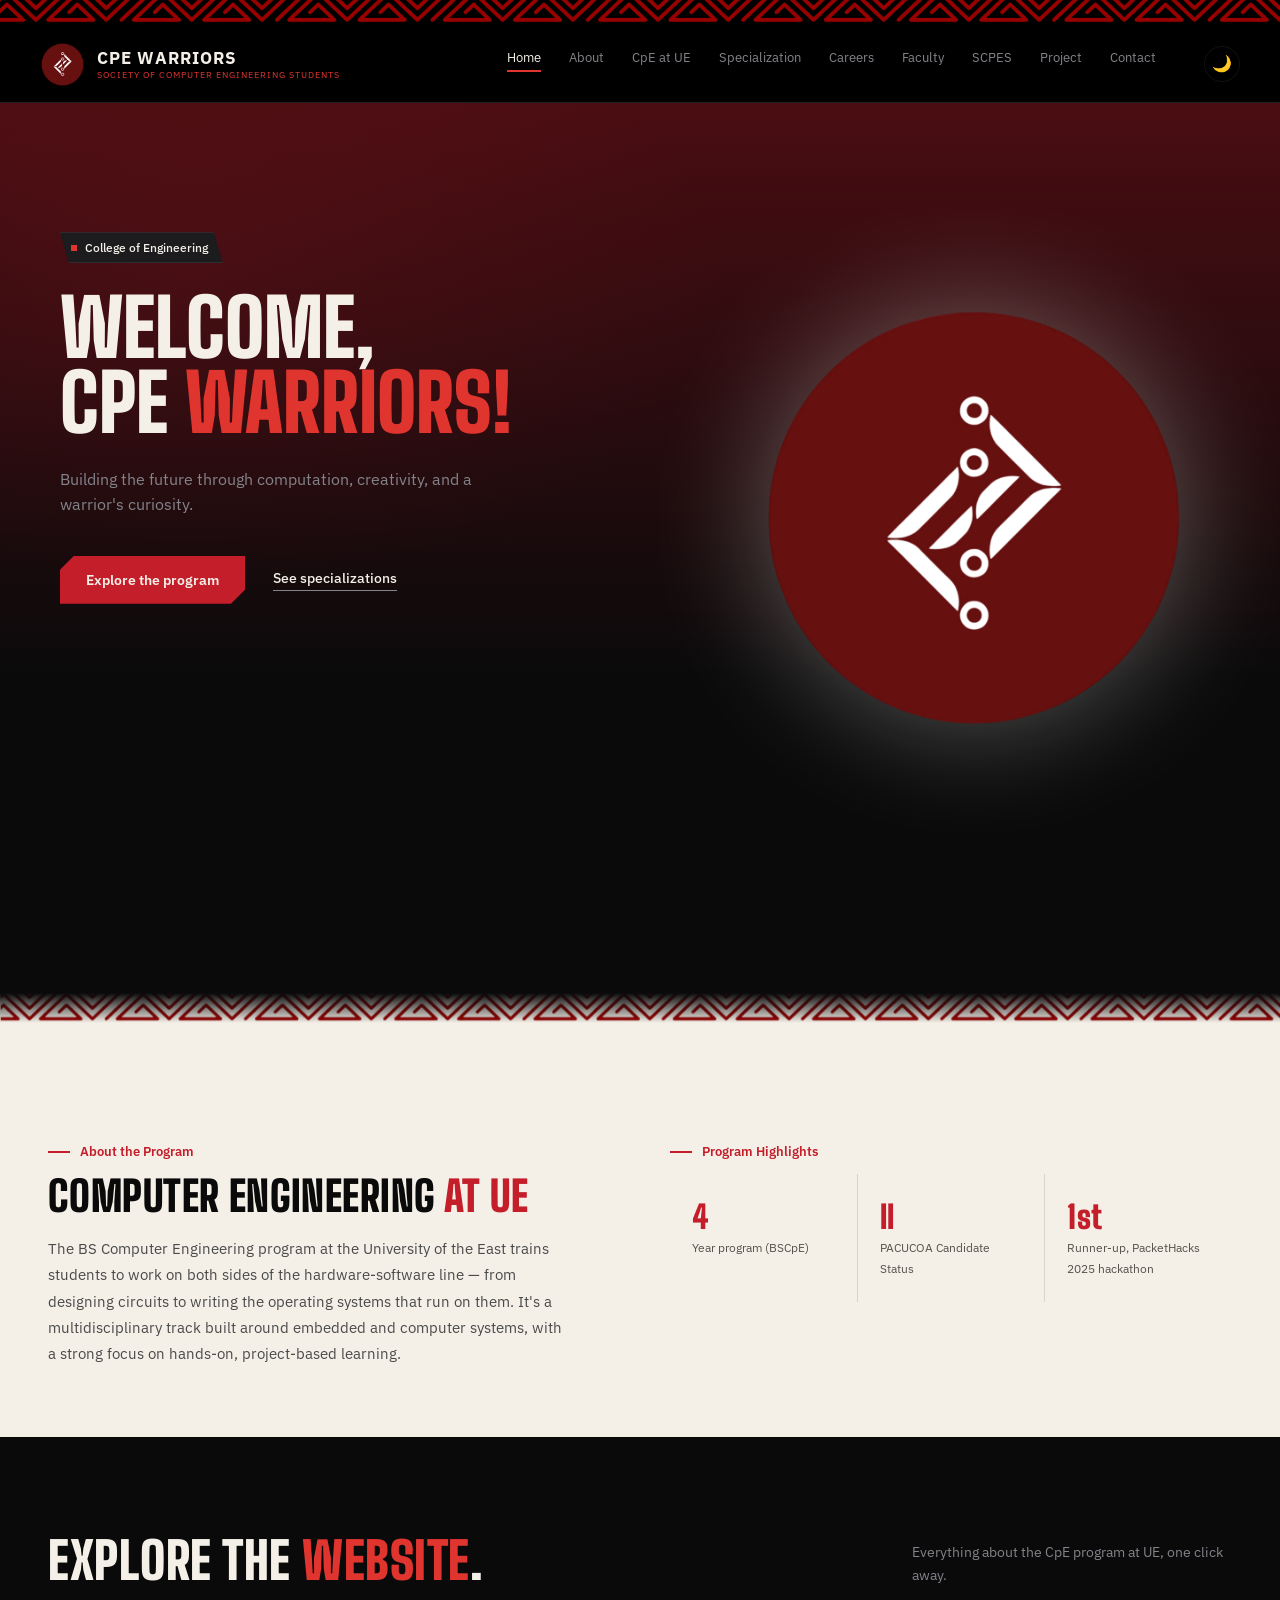
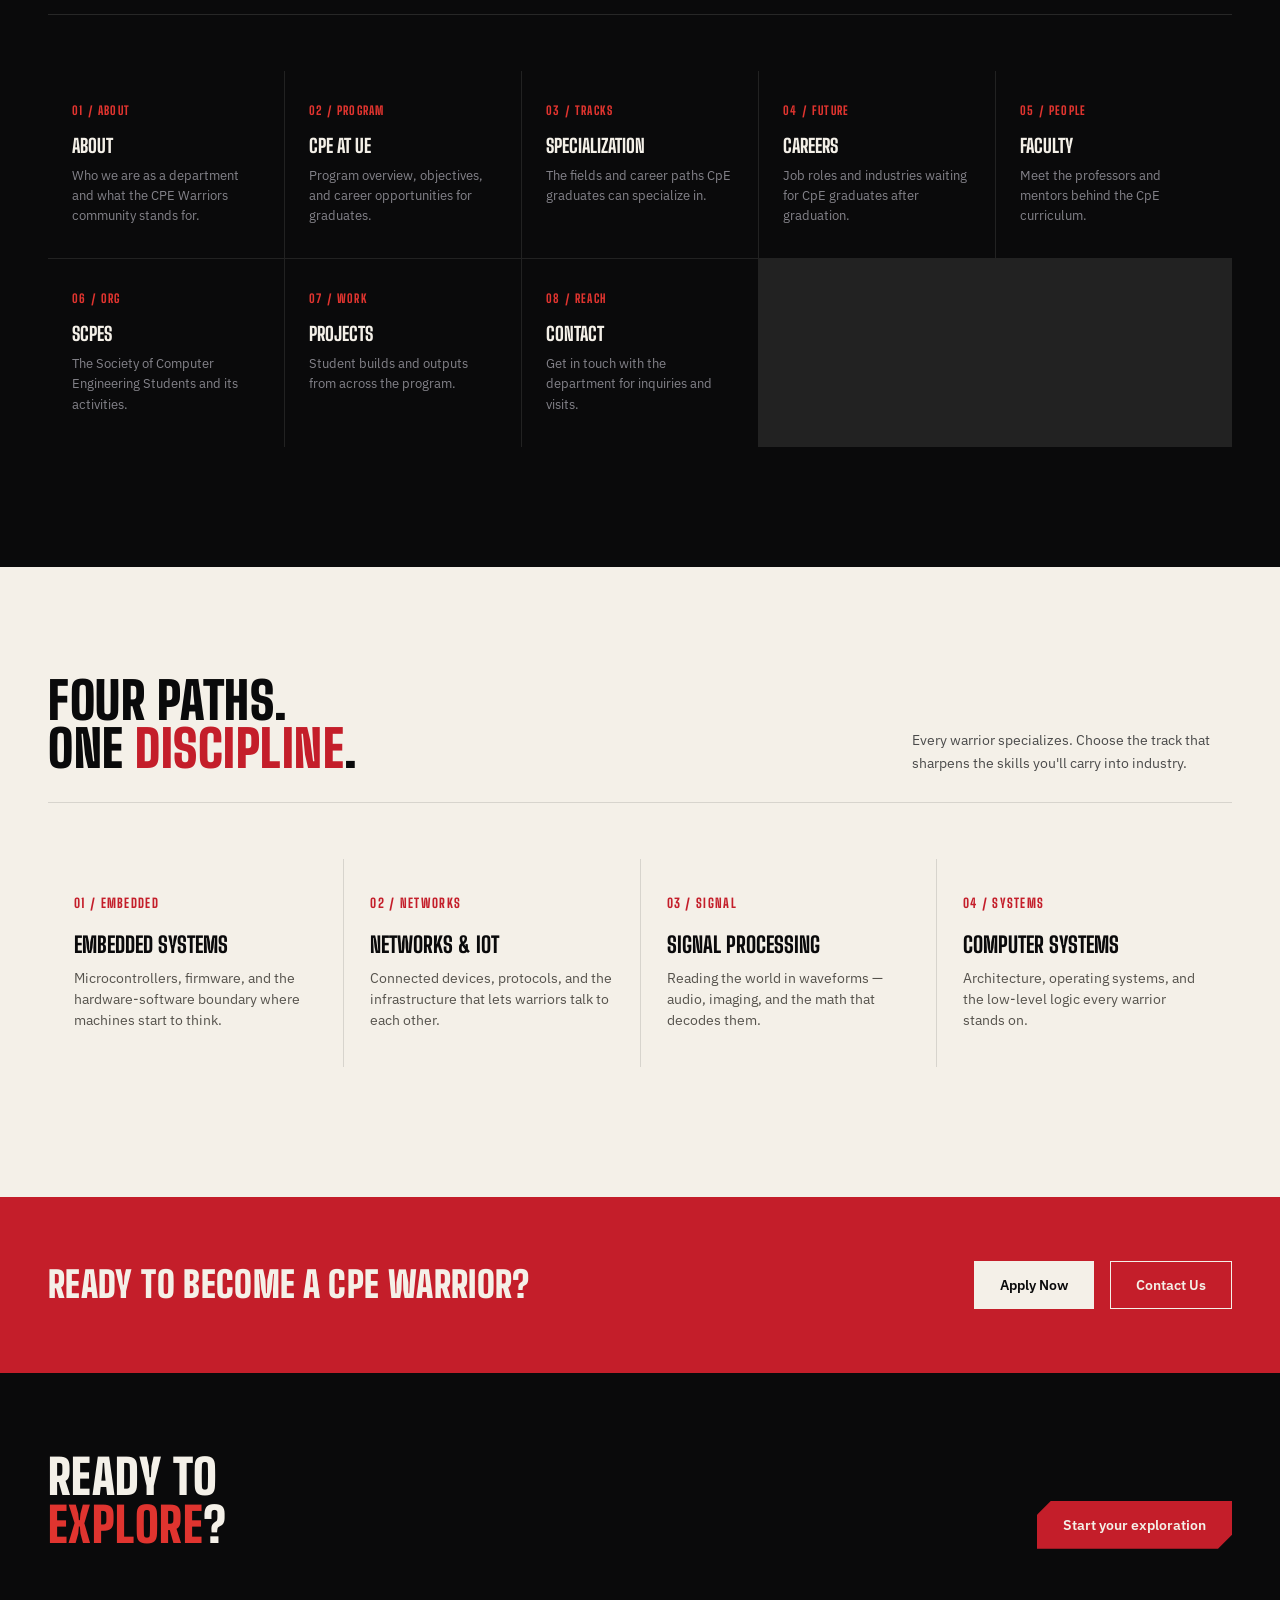
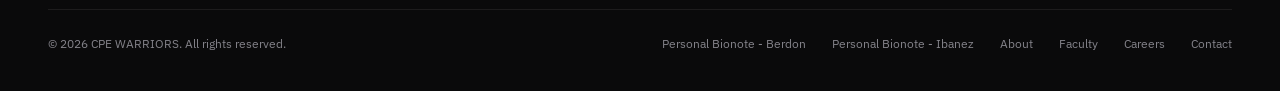
==== commit 9f7e6c66: "PB_Berdon" ====
--- a/index.html
+++ b/index.html
@@ -186,6 +186,8 @@
   <div class="footer-bottom">
     <span>&copy; 2026 CPE WARRIORS. All rights reserved.</span>
     <div class="flinks">
+      <a href="https://berdondaniela21.github.io/ncp3106_2026_ddberdon/">Personal Bionote - Berdon</a>
+      <a href="#">Personal Bionote - Ibanez</a>
       <a href="about.html">About</a>
       <a href="faculty.html">Faculty</a>
       <a href="careers.html">Careers</a>
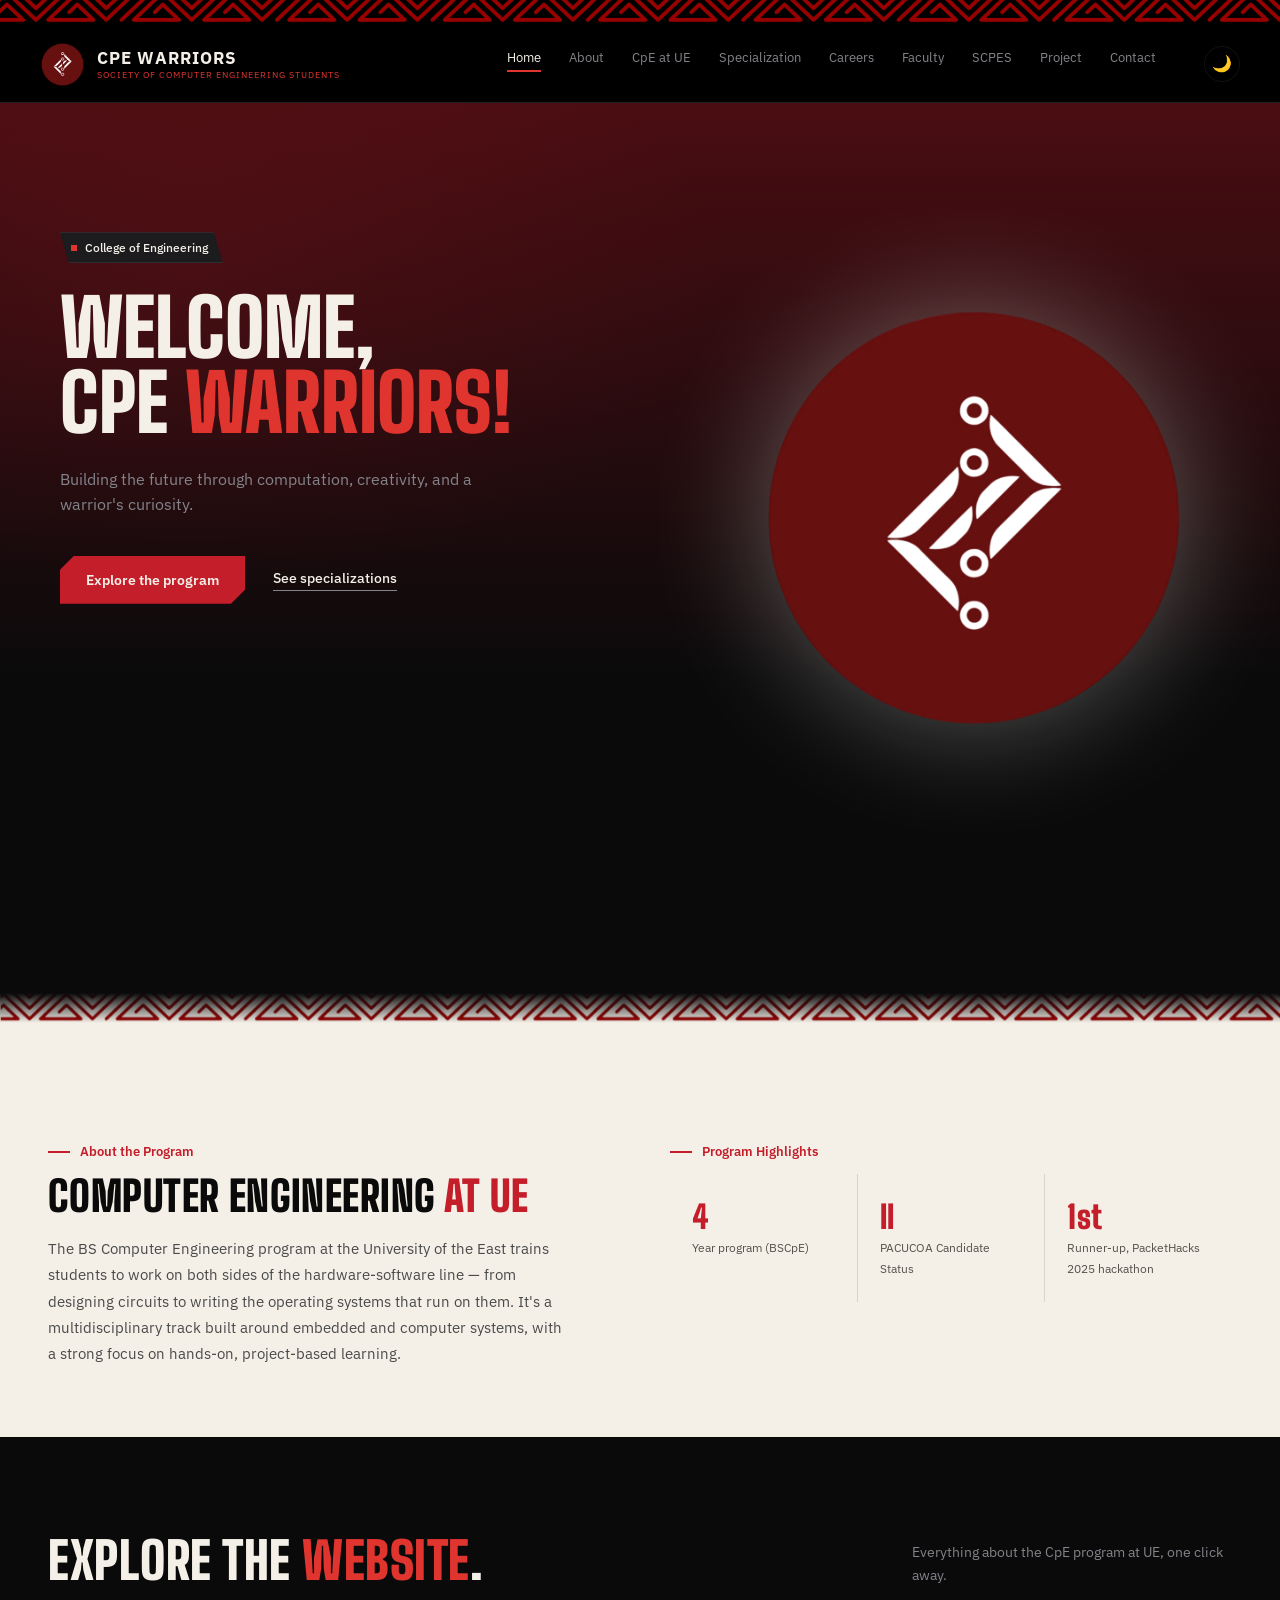
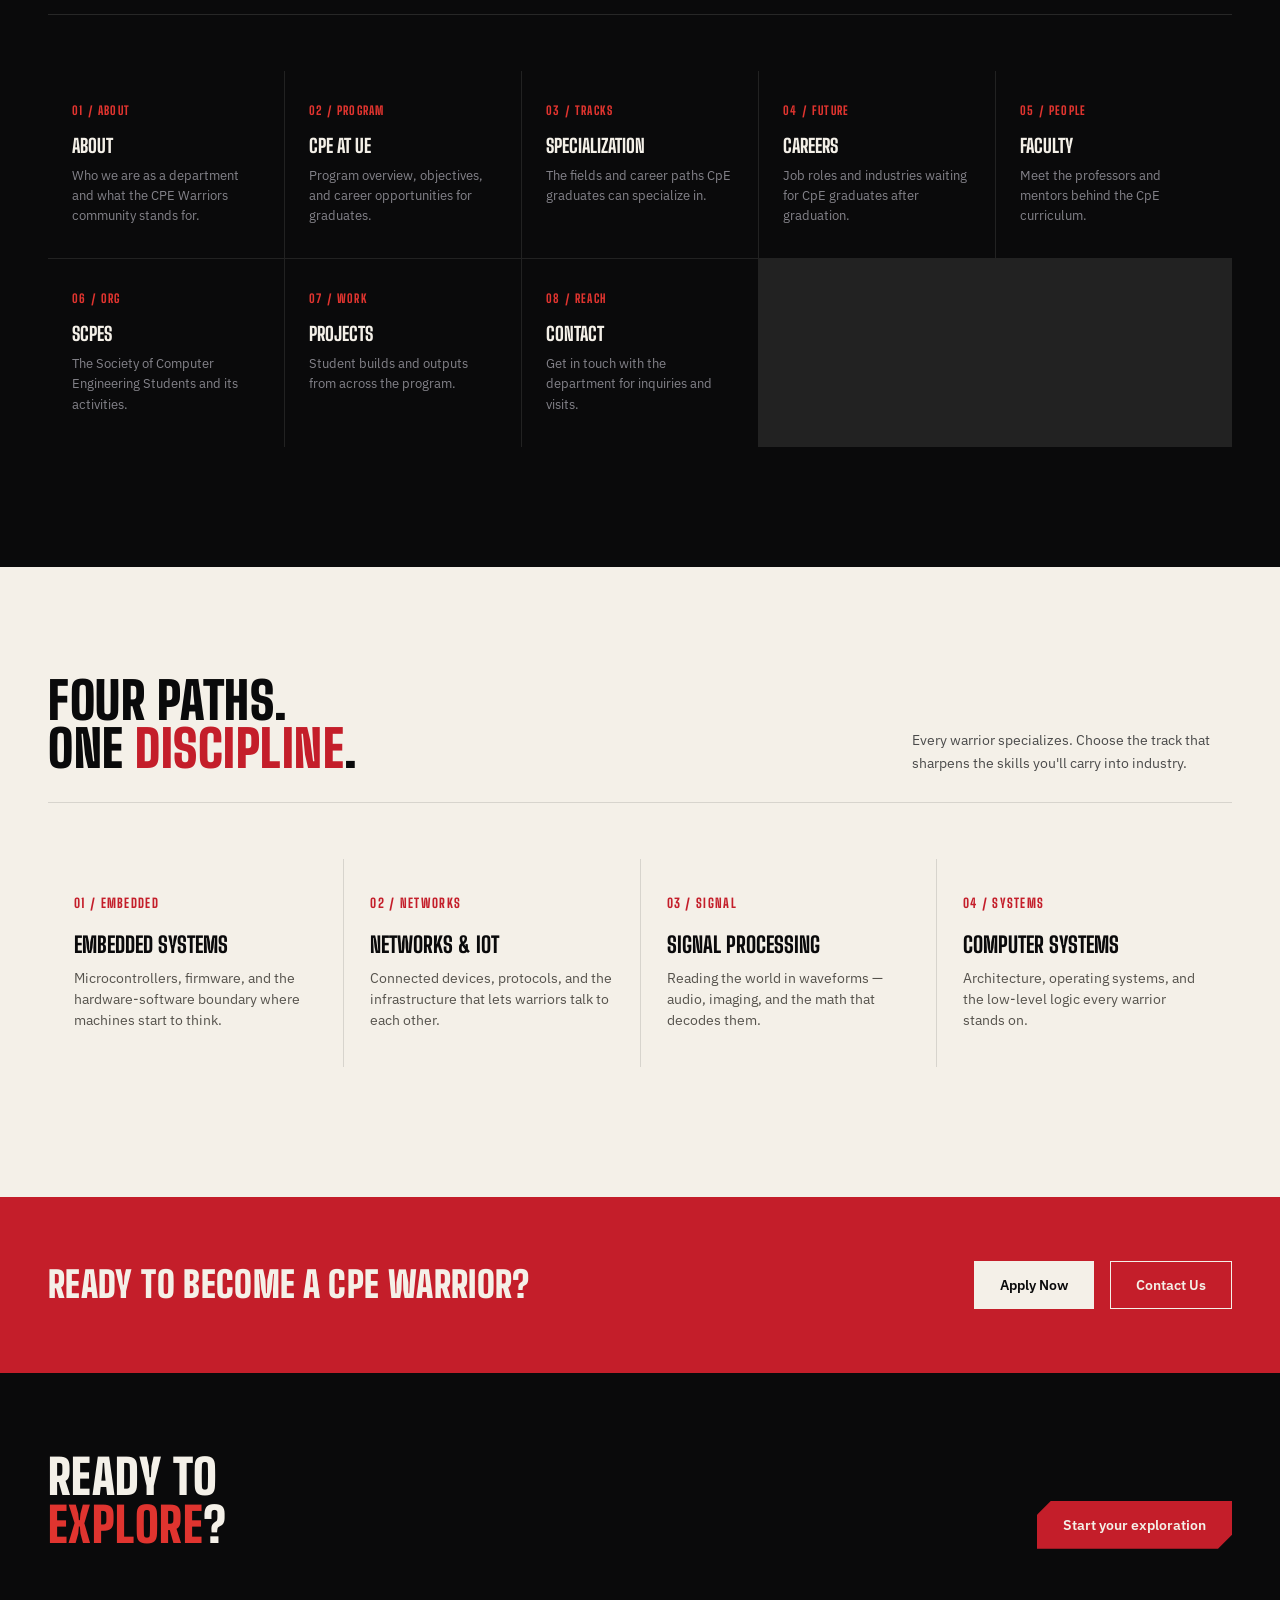
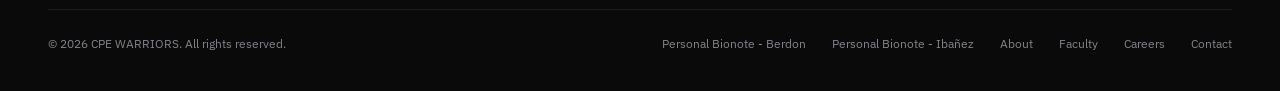
==== commit c729528a: "Footer bottom edit" ====
--- a/index.html
+++ b/index.html
@@ -187,7 +187,7 @@
     <span>&copy; 2026 CPE WARRIORS. All rights reserved.</span>
     <div class="flinks">
       <a href="https://berdondaniela21.github.io/ncp3106_2026_ddberdon/">Personal Bionote - Berdon</a>
-      <a href="#">Personal Bionote - Ibanez</a>
+      <a href="https://matthewibanez.github.io/ncp3106_2026_jmibanez/">Personal Bionote - Ibañez</a>
       <a href="about.html">About</a>
       <a href="faculty.html">Faculty</a>
       <a href="careers.html">Careers</a>
